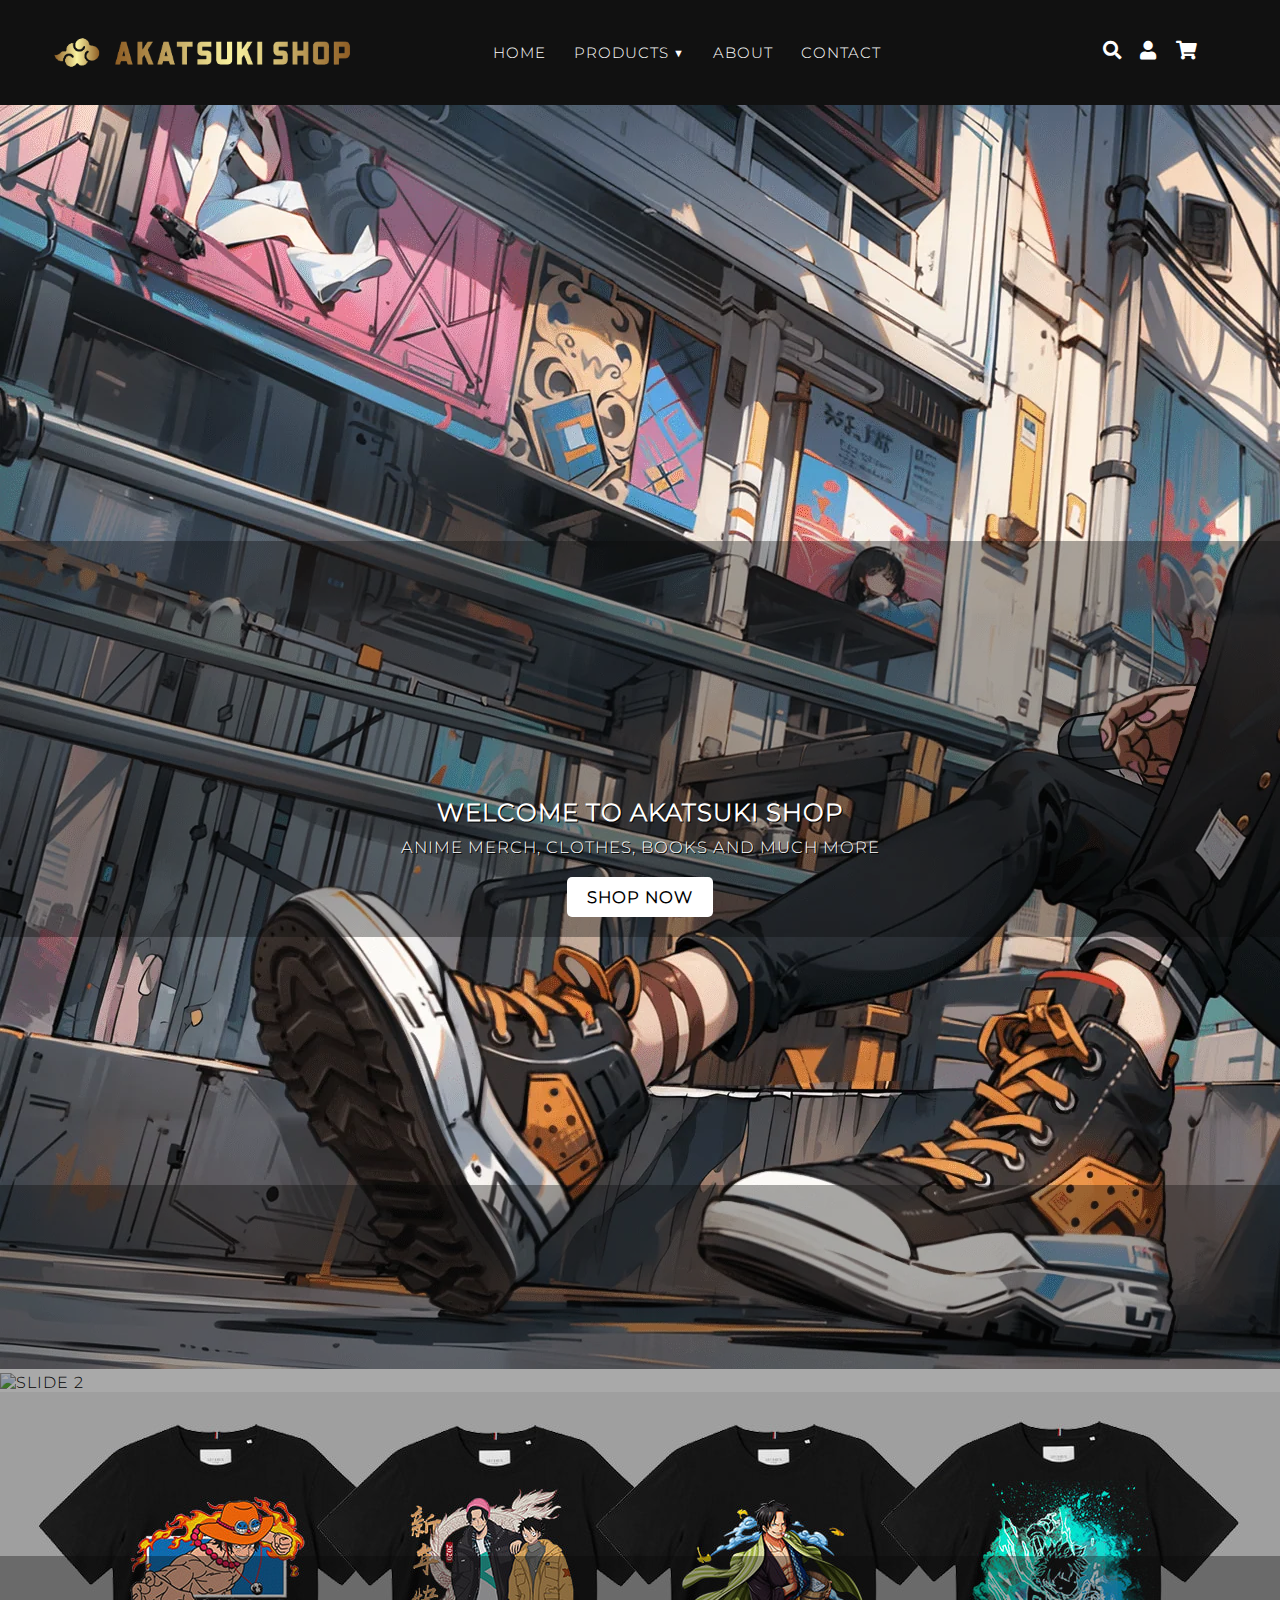
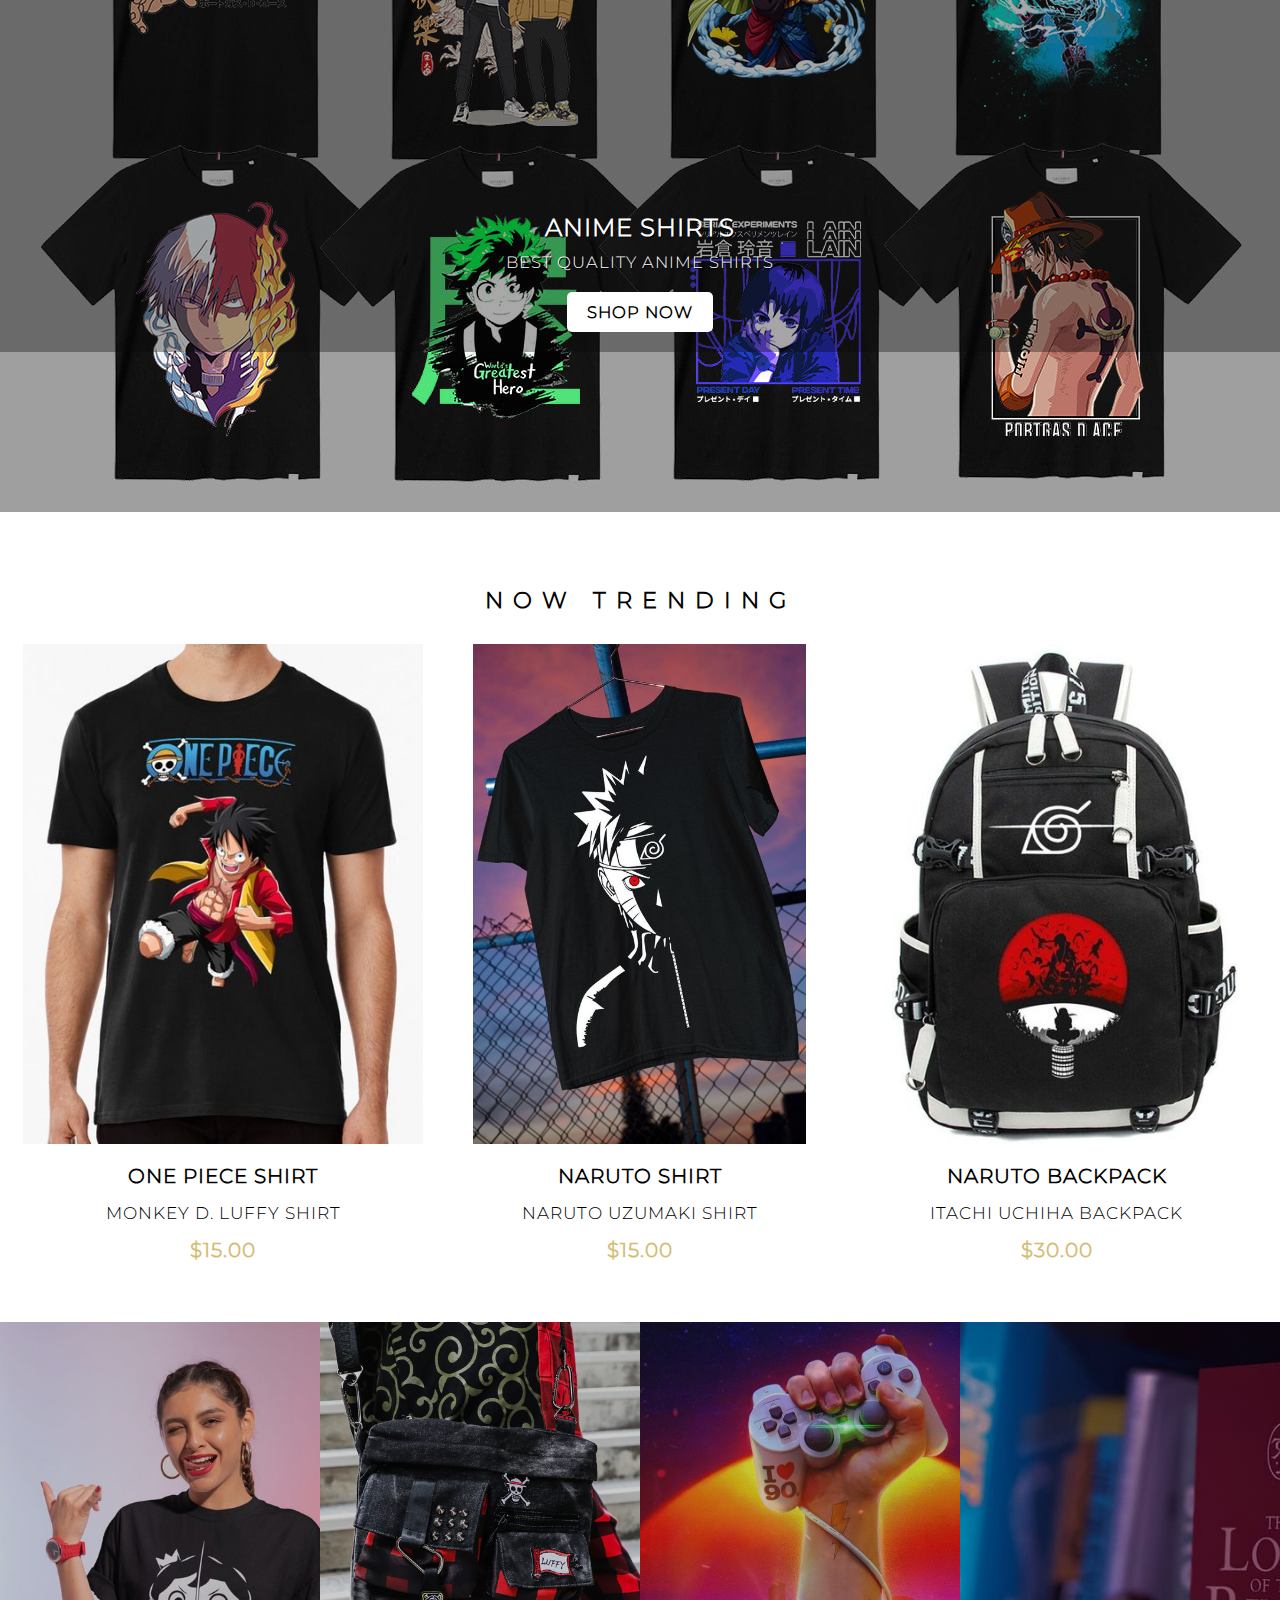
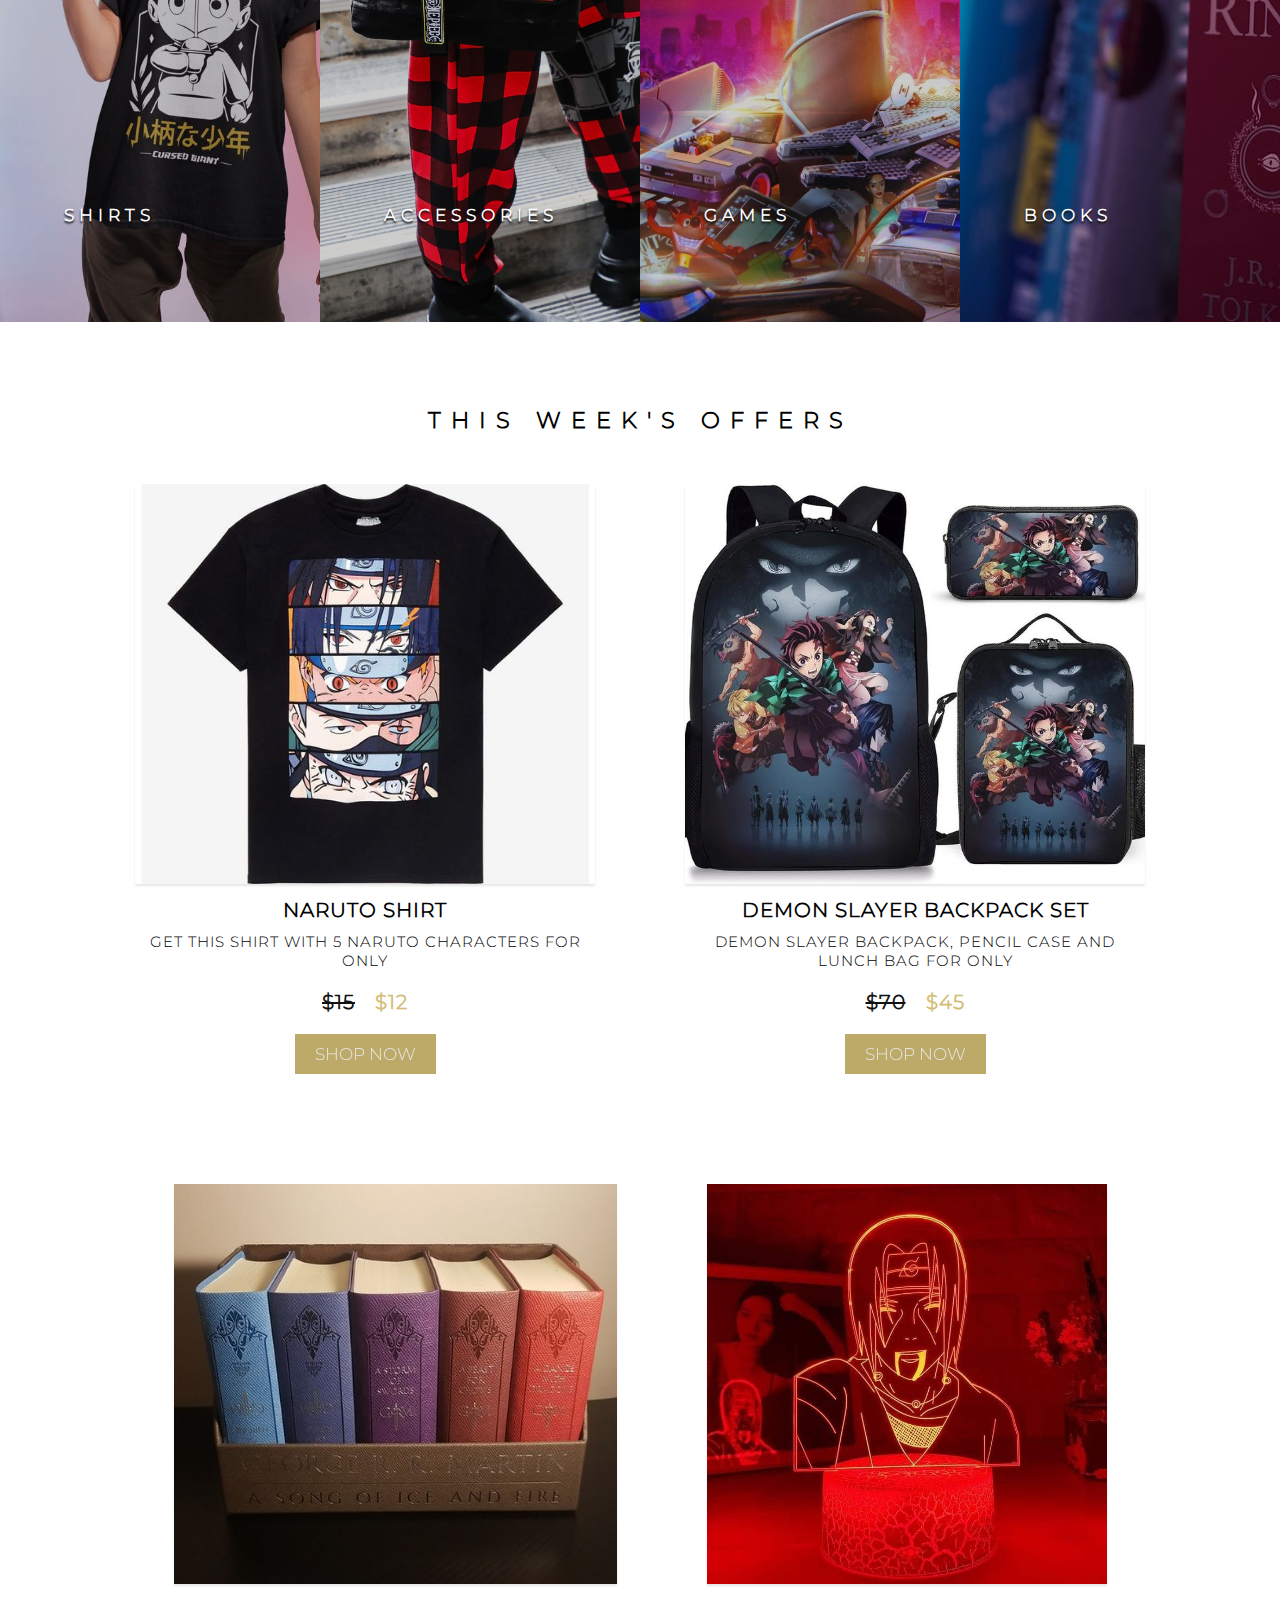
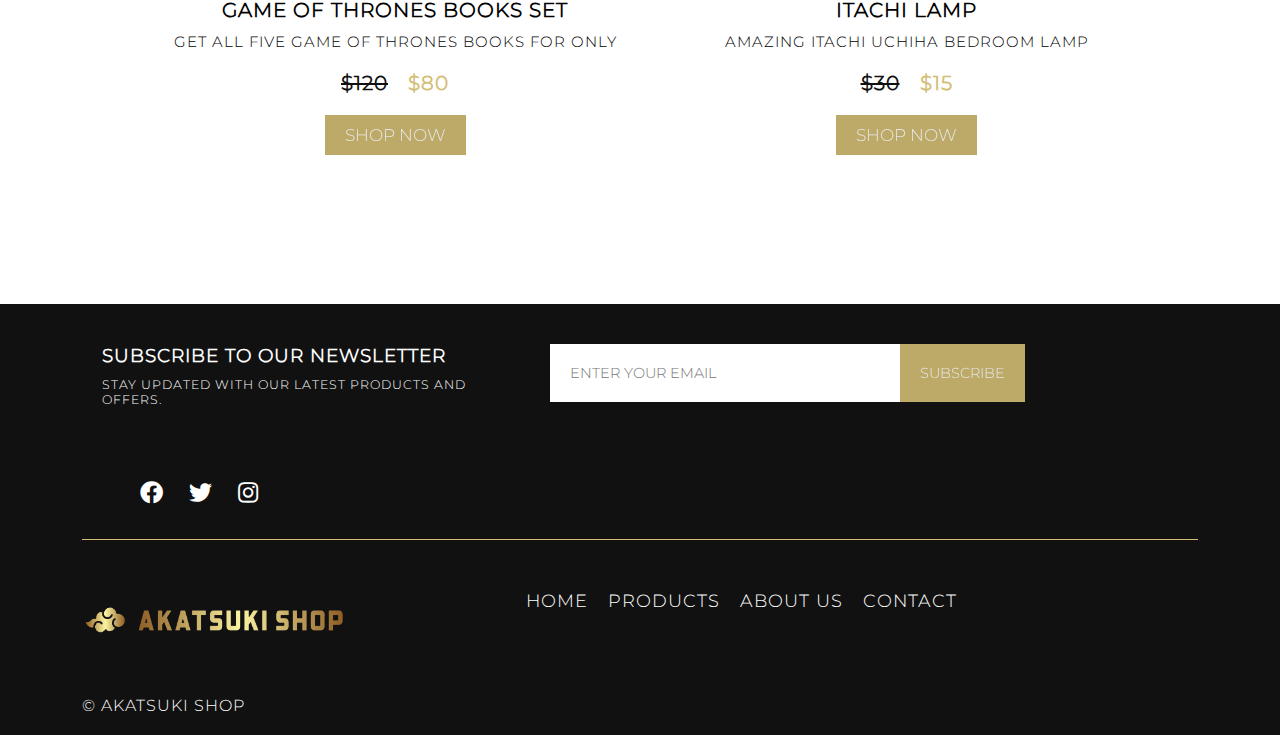
==== Frontend/HTML/index.html @ fafc9234 "eighth commit" ====
<!DOCTYPE html>
<html lang="en">

<head>
    <meta charset="UTF-8">
    <meta name="viewport" content="width=device-width, initial-scale=1.0">
    <link rel="stylesheet" href="../CSS/styles.css"> <!-- Link to your CSS file -->
    <link rel="stylesheet" href="https://cdnjs.cloudflare.com/ajax/libs/font-awesome/5.15.3/css/all.min.css">
    <link rel="stylesheet" type="text/css" href="https://cdn.jsdelivr.net/npm/slick-carousel@1.8.1/slick/slick.css">
    <script type="text/javascript" src="https://code.jquery.com/jquery-3.6.0.min.js"></script>
    <script type="text/javascript" src="https://cdn.jsdelivr.net/npm/slick-carousel@1.8.1/slick/slick.min.js"></script>


    <title>Akatsuki Shop</title>
</head>

<body>
    <header>
        <nav>
            <div id="logo" class="logo">
                <img src="../Images/AkatsukiShopLogo.PNG" alt="Akatsuki Shop">
            </div>

            <input type="checkbox" id="menu-toggle">
            <label for="menu-toggle" class="menu-icon">&#9776;</label>

            <ul class="menu">
                <li><a href="index.html">HOME</a></li>
                <li class="dropdown">
                    <a href="products.html" id="products-menu"></a>
                    <ul class="submenu">
                        <li><a href="#">CLOTHES</a></li>
                        <li><a href="#">GAMES</a></li>
                        <li><a href="#">Accessories</a></li>
                        <li><a href="#">Books</a></li>
                    </ul>
                </li>
                <li><a href="#">ABOUT</a></li>
                <li><a href="#">CONTACT</a></li>
            </ul>


            <ul class="nav-list">
                <li class="nav-item search-icon"><a href="#"><i class="fas fa-search"></i></a></li>
                <li class="nav-item profile-icon"><a href="#"><i class="fas fa-user"></i></a></li>
                <li class="nav-item cart-icon"><a href="#"><i class="fas fa-shopping-cart"></i></a></li>
            </ul>



        </nav>
    </header>

    <div class="search-bar">
        <button class="search-btn"><i class="fas fa-search"></i></button>
        <input type="text" placeholder="Search...">
        <button class="close-btn"><i class="fas fa-times"></i></button>
    </div>

    <div class="slider">

        <div class="slide">
            <img src="../Images/slider6.webp" alt="Slide 1">
            <div class="slide-content">
                <h2>WELCOME TO AKATSUKI SHOP</h2>
                <p>ANIME MERCH, CLOTHES, BOOKS AND MUCH MORE</p>
                <a href="#" class="shop-now-button">SHOP NOW</a>
            </div>
        </div>
        <div class="slide">
            <img src="../Images/slider9.png" alt="Slide 2">
            <div class="slide-content">
                <h2>JAPANESE MANGA</h2>
                <p>REQUEST ANY MANGA AND WE SHALL DELIVER</p>
                <a href="#" class="shop-now-button">SHOP NOW</a>
            </div>
        </div>
        <div class="slide">
            <img src="../Images/slider8.jpg" alt="Slide 3">
            <div class="slide-content">
                <h2>ANIME SHIRTS</h2>
                <p>BEST QUALITY ANIME SHIRTS</p>
                <a href="#" class="shop-now-button">SHOP NOW</a>
            </div>
        </div>
    </div>
    <!-- Add more slides as needed -->

    </div>



    <main>
        <!-- NOW TRENDING -->
        <div class="featured-products">
            <h2>NOW TRENDING</h2>
            <div class="now-trending-products">
                <div class="product-card">
                    <div class="product-img">
                        <img src="../Images/shirt1.jpg" alt="Product 1">
                    </div>
                    <h3>ONE PIECE SHIRT</h3>
                    <p>MONKEY D. LUFFY SHIRT</p>
                    <span class="price">$15.00</span>
                    <!-- <button class="buy-button">Buy Now</button> -->
                </div>
                <div class="product-card">
                    <div class="product-img">
                        <img src="../Images/shirt2.jpg" alt="Product 2">
                    </div>
                    <h3>NARUTO SHIRT</h3>
                    <p>NARUTO UZUMAKI SHIRT</p>
                    <span class="price">$15.00</span>
                    <!-- <button class="buy-button">Buy Now</button> -->
                </div>
                <div class="product-card">
                    <div class="product-img">
                        <img src="../Images/backpack1.jpg" alt="Product 3">
                    </div>
                    <h3>NARUTO BACKPACK</h3>
                    <p>ITACHI UCHIHA BACKPACK</p>
                    <span class="price">$30.00</span>
                    <!-- <button class="buy-button">Buy Now</button> -->
                </div>
            </div>
            <!-- Add more product cards as needed -->
        </div>

        <!-- CATEGORIES -->
        <div class="categories">
            <div class="category">
                <img src="../Images/shirts-category.jpg" alt="Category 1">
                <h3>SHIRTS</h3>
            </div>
            <div class="category">
                <img src="../Images/accessories-category.webp" alt="Category 2">
                <h3>ACCESSORIES</h3>
            </div>
            <div class="category">
                <img src="../Images/games-category.jpg" alt="Category 3">
                <h3>GAMES</h3>
            </div>
            <div class="category">
                <img src="../Images/books-category.jpg" alt="Category 4">
                <h3>BOOKS</h3>
            </div>
            <!-- Add more categories as needed -->
        </div>

        <!-- THIS WEEK OFFERS -->
        <div class="sales-section">
            <h2>This Week's Offers</h2>
            <div class="offer-cards">
                <div class="offer-card">
                    <img src="../Images/naruto-shirt-1.jpg" alt="Offer 1">
                    <h3>Naruto Shirt</h3>
                    <p>Get this shirt with 5 naruto characters for only</p>
                    <div class="offer-prices">
                        <span class="old-price">$15</span>
                        <span class="offer-price">$12</span>
                    </div>
                    <button class="shop-button">Shop Now</button>
                </div>
                <div class="offer-card">
                    <img src="../Images/backpack-set.jpg" alt="Offer 2">
                    <h3>Demon Slayer backpack set</h3>
                    <p>demon slayer backpack, pencil case and lunch bag for only</p>
                    <div class="offer-prices">
                        <span class="old-price">$70</span>
                        <span class="offer-price">$45</span>
                    </div>
                    <button class="shop-button">Shop Now</button>
                </div>
                <div class="offer-card">
                    <img src="../Images/got-books-set.jpg" alt="Offer 2">
                    <h3>Game of thrones books set</h3>
                    <p>get all five game of thrones books for only</p>
                    <div class="offer-prices">
                        <span class="old-price">$120</span>
                        <span class="offer-price">$80</span>
                    </div>
                    <button class="shop-button">Shop Now</button>
                </div>
                <div class="offer-card">
                    <img src="../Images/item7.jpg" alt="Offer 2">
                    <h3>ITACHI LAMP</h3>
                    <p>AMAZING ITACHI UCHIHA BEDROOM LAMP</p>
                    <div class="offer-prices">
                        <span class="old-price">$30</span>
                        <span class="offer-price">$15</span>
                    </div>
                    <button class="shop-button">Shop Now</button>
                </div>
                <!-- Add more offer cards as needed -->
            </div>
        </div>

    </main>

    <footer>
        <div class="footer-content">

            <div class="footer-1">
                <div class="subscription">
                    <div class="subscription-text">
                        <h4>Subscribe to Our Newsletter</h4>
                        <p>Stay updated with our latest products and offers.</p>
                    </div>
                    <form action="#" method="#" class="subscribe-form">
                        <input type="email" name="email" placeholder="Enter your email">
                        <button type="submit">SUBSCRIBE</button>
                    </form>
                </div>

                <div class="footer-social">
                    <a href="#" class="social-icon"><i class="fab fa-facebook"></i></a>
                    <a href="#" class="social-icon"><i class="fab fa-twitter"></i></a>
                    <a href="#" class="social-icon"><i class="fab fa-instagram"></i></a>
                    <!-- Add more social icons as needed -->
                </div>
            </div>

            <div class="footer-2">
                <div class="footer-logo">
                    <!-- Your logo or footer branding -->
                    <img src="../Images/AkatsukiShopLogo.PNG" alt="Footer Logo">
                </div>

                <div class="footer-links">
                    <ul>
                        <li><a href="#">HOME</a></li>
                        <li><a href="#">PRODUCTS</a></li>
                        <li><a href="#">ABOUT US</a></li>
                        <li><a href="#">CONTACT</a></li>
                    </ul>
                </div>
            </div>

        </div>
        <div class="footer-text">
            <!-- Footer text or copyright information -->
            &copy; AKATSUKI SHOP
        </div>
    </footer>
</body>
<script src="../JavaScript/script.js"></script>

</html>
---- Frontend/CSS/styles.css ----
:root {
    --gold: #d3bd73;
    /* --gold: #bc9c58; */

}

* {
    margin: 0;
    box-sizing: border-box;
    text-decoration: none;
    font-family: Montserrat;
    text-transform: uppercase;
}

@font-face {
    font-family: kuro;
    src: url(../Fonts/Kuro-Regular.otf);
}

@font-face {
    font-family: Montserrat;
    src: url(../Fonts/Montserrat-Light.ttf);
}

body {
    font-family: Montserrat;
    letter-spacing: 1px;
    position: relative;
    min-height: 100vh;
    padding-bottom: 500px;
}

header {
    background-color: #111;
    color: #fff;
    padding: 45px 20px 40px 30px;
    display: flex;
    justify-content: space-between;
    align-items: center;
    font-size: calc(10px + 0.390625vw);
    position: relative;

}

nav {
    display: flex;
    padding: 10px;
    align-items: center;

}

nav div {
    padding: 10px;
}

.logo img {
    width: calc(40% + 10vw);
    object-fit: contain;
    height: auto;
    padding-bottom: 10px !important;
}

.logo {
    position: absolute;
    z-index: 1;
    cursor: pointer;
}

nav ul:not(.submenu, .nav-list) {
    align-items: center;
    position: absolute;
    z-index: 1;
    left: 35%;
}



nav ul {
    list-style: none;
    display: flex;
}

nav ul li {
    margin-right: calc(12px + 0.50625vw);
    ;
    transition: 1s;
    padding-bottom: 10px !important;
}

nav ul li a {
    text-decoration: none;
    color: #fff;

}

nav ul li:not(.submenu):hover>a {
    background-color: var(--gold);
    background-size: cover;
    -webkit-background-clip: text;
    background-clip: text;
    -webkit-text-fill-color: transparent;
    font-weight: bolder;

}



/* Add this style to position the dropdown and hide the submenu by default */
.submenu {
    display: none;
    position: absolute;
    background-color: #111;
    border-radius: 0.7vh;
    padding: 10px;
    top: 100%;
    z-index: 1;
    text-align: left;
    margin: auto;
    width: 100%;
    border-top: 2px solid var(--gold);
}

.dropdown {
    position: relative;
    color: white;
}

.submenu li {
    padding: 8px 0;
}

.submenu li a {
    color: white;
    padding-bottom: 10px;
    font-size: calc(5px + 0.50625vw);
}

/* Add this style to show the submenu when hovering over the dropdown */
.dropdown:hover .submenu {
    display: flex;
    flex-direction: column;

}

#products-menu::before {
    content: "PRODUCTS  \25BC";
}

/* Responsive menu */
.menu-icon {
    display: none;
    font-size: 1.5rem;
    cursor: pointer;
    position: absolute;
    top: 31.5%;
}

.menu {
    display: flex;
}

.menu li:not(.submenu li) {
    padding: 5px;
}

#menu-toggle {
    display: none;
}

.nav-list {
    list-style: none;
    display: flex;
    position: absolute;
    z-index: 1;
    right: 5%;
    align-items: center !important;

}

.nav-item {
    font-size: calc(12px + 0.50625vw);

}

.search-bar {
    display: none;
    align-items: center;
    width: 100%;
    position: relative;

}

.search-bar input {
    padding: 20px 20px 20px 40px;
    border: none;
    background-color: #111;
    border-top: 2px solid var(--gold);
    width: 100%;
    font-size: calc(12px + 0.390625vw);
    box-shadow: 2px 4px 4px #111;
    color: white;
    font-family: Montserrat;
}

.search-bar input:focus {
    outline: none;
}

.search-btn {
    position: absolute;
    top: 50%;
    left: 5px;
    transform: translateY(-50%);
    background-color: transparent;
    border: none;
    cursor: pointer;
    padding: 10px;
    color: #ffffff;
    font-size: calc(15px + 0.390625vw);
}

.close-btn {
    position: absolute;
    top: 50%;
    right: 5px;
    transform: translateY(-50%);
    background: transparent;
    border: none;
    cursor: pointer;
    padding: 10px;
    font-size: calc(15px + 0.390625vw);
    color: white;
}

.slider {
    width: 100%;
    margin: 0 auto;
    margin-bottom: 50px;

}

.slide {
    position: relative;
}

.slick-slide img {
    width: 100%;
    height: auto;
    max-height: 100vh;
    display: block;
    margin: 0 auto;
    aspect-ratio: 16 / 9;
}

.slick-prev,
.slick-next {
    position: absolute;
    background-color: #111;
    color: white;
    border: none;
    padding: 10px 20px;
    cursor: pointer;
    z-index: 1;
    top: 40%;
    transition: background-color 0.5s;
}

.slick-prev {
    left: 20px;
}

.slick-next {
    right: 20px;
}

.slick-prev:hover,
.slick-next:hover {
    background-color: var(--gold);

}

/* Style the navigation dots (pagination) */
.slick-dots {
    list-style: none;
    display: flex;
    justify-content: flex-end;
    position: absolute;
    bottom: 20px;
    right: 20px;
    width: 100%;
    z-index: 1;
}

.slick-dots li {
    margin: 0 5px;
    padding: 5px;
}

.slick-dots li button {
    width: 30px;
    height: 30px;
    background-color: #ccc;
    border: none;
    border-radius: 50%;
    cursor: pointer;
    opacity: 0.5;
    transition: opacity 0.5s ease-in-out;
    color: white;
}

.slick-dots li.slick-active button {
    background-color: #333;
    opacity: 1;
    /* Set active dot opacity to 1 */
}

.slide-content {
    position: absolute;
    text-align: center;
    background: rgba(8, 8, 8, 0.35);
    width: 100%;
    height: inherit;
    color: white;
    padding: 20px;
    padding-top: 20%;
    margin: 0 auto;
    left: 50%;
    top: 50%;
    transform: translate(-50%, -50%);

}

/* Style for the slide header */
.slide-content h2 {
    font-size: calc(18px + 0.50625vw);
    text-shadow: 1px 1px black;
}

/* Style for the slide descriptive text */
.slide-content p {
    font-size: calc(10px + 0.50625vw);
    margin-top: 10px;
    text-shadow: 1px 1px black;
}

/* Style for the "Shop Now" button */
.shop-now-button {
    display: inline-block;
    background-color: #ffffff;
    color: black;
    padding: 10px 20px;
    text-decoration: none;
    font-weight: bold;
    border-radius: 5px;
    margin-top: 20px;
    transition: background-color 0.5s;
    font-size: calc(10px + 0.50625vw);
}

.shop-now-button:hover {
    background-color: var(--gold);
    color: white;
}

/*MAIN CONTENT*/

/* Style for the Now Trending section */
.featured-products {
    padding: 20px;
    text-align: center;
}

.featured-products h2 {
    font-size: calc(16px + 0.50625vw);
    margin-bottom: 30px;
    letter-spacing: 10px;
}

.now-trending-products {
    display: flex;
    width: 100%;
    flex-wrap: wrap;
    gap: 50px;
    align-items: center;
    justify-content: center;
}

/* Style for individual product cards */
.product-card {
    background-color: #fff;
    border-radius: 5px;
    margin-bottom: 20px;

}

.product-img {
    overflow: hidden;
    position: relative;
    contain: content;
    max-width: 400px;
    height: 500px;
    margin-bottom: 20px;
}

.product-card img {
    max-width: 100%;
    height: 500px;
    object-fit: cover;
    box-shadow: 0 2px 2px rgba(0, 0, 0, 0.1);
    transition: transform 0.5s ease;
}

.product-card img:hover {
    transform: scale(1.2);
    cursor: pointer;
}

.product-card h3 {
    font-size: calc(15px + 0.390625vw);
    margin: 15px 0;
}

.product-card p {
    font-size: calc(12px + 0.390625vw);
    margin: 15px 0;
}

.product-card .price {
    font-size: calc(15px + 0.390625vw);
    font-weight: bold;
    color: var(--gold);
}

.product-card .buy-button {
    background-color: var(--gold);
    color: #fff;
    border: none;
    border-radius: 5px;
    padding: 10px 20px;
    cursor: pointer;
    font-size: calc(12px + 0.390625vw);
    margin-top: 10px;
    transition: background-color 0.5s ease;
}

.product-card .buy-button:hover {
    background-color: #e55e00;
    /* Change color on hover */
}

/*Style for the categories section*/

.categories {
    display: flex;
    margin-top: 20px;
    flex-wrap: wrap;
    width: 100%;
    overflow: hidden;
}

.category {
    flex: 0 0 auto;
    text-align: center;
    margin-bottom: 20px;
    width: 25%;
    position: relative;
}

.category img {
    width: 400px;
    height: 600px;
    object-fit: cover;
    filter: brightness(80%);
    cursor: pointer;
    transition: filter 0.5s;

}

.category img:hover {
    filter: brightness(120%);
}

.category h3 {
    font-size: calc(12px + 0.390625vw);
    top: 80%;
    left: 20%;
    position: absolute;
    color: white;
    letter-spacing: 5px;
    text-shadow: 0 2px 2px #111;
}


/*THIS WEEK OFFERS*/

.sales-section {
    padding: 40px 0;
    text-align: center;
}

.sales-section h2 {
    font-size: calc(16px + 0.50625vw);
    margin: 20px 0 30px 0;
    letter-spacing: 10px;
}

.offer-cards {
    display: flex;
    justify-content: center;
    align-items: flex-start;
    flex-wrap: wrap;
    gap: 50px;
}

.offer-card {
    background-color: #fff;
    padding: 20px;
    text-align: center;
    margin-bottom: 20px;
    max-width: 500px;
    transition: transform 0.5s;
}


.offer-card img {
    width: 100%;
    height: 400px;
    object-fit: cover;
    box-shadow: 0 2px 2px rgba(0, 0, 0, 0.1);
    cursor: pointer;

}

.offer-card:hover {
    transform: scale(1.05);
}

.offer-card h3 {
    font-size: calc(15px + 0.390625vw);
    margin: 10px 0;
}

.offer-card p {
    font-size: calc(10px + 0.390625vw);
    margin: 10px 0;
}

.offer-prices {
    display: flex;
    align-items: center;
    justify-content: center;
    gap: 20px;
    margin-bottom: 10px;
}

.old-price {
    text-decoration: line-through;
    color: #111 !important;
}

.offer-price,
.old-price {
    font-size: calc(15px + 0.390625vw);
    color: var(--gold);
    font-weight: bold;
    display: block;
    margin: 10px 0;
}

.shop-button {
    background-color: var(--gold);
    color: #fff;
    border: none;
    padding: 10px 20px;
    font-size: calc(12px + 0.390625vw);
    cursor: pointer;
    transition: filter 0.5s ease;
    filter: brightness(90%);
}

.shop-button:hover {
    filter: brightness(110%);
}





/*FOOTER */

footer {
    background-color: #111;
    color: #fff;
    padding: 20px;
    position: absolute;
    bottom: 0;
    width: 100%;
}

.footer-content {
    display: flex;
    justify-content: space-between;
    align-items: center;
    flex-direction: column;
    flex-wrap: wrap;
}

.footer-logo img {
    width: 60%;
    object-fit: contain;
}

.footer-1,
.footer-2 {
    display: flex;
    width: 90%;
    margin-bottom: 50px;
    position: relative;
}

.footer-1 {
    border-bottom: 1px solid var(--gold);
    display: flex;
    flex-wrap: wrap;
    flex-direction: row;
}


.subscription {
    color: #fff;
    padding: 20px;
    display: flex;
    flex-direction: row;
    flex-wrap: wrap;

}

.subscription-text {
    margin-right: 3rem;
    max-width: 400px;
}

.subscription h4 {
    margin-bottom: 10px;
    font-size: calc(12px + 0.50625vw);
}

.subscription p {
    font-size: calc(6px + 0.50625vw);
    margin-bottom: 20px;
}

/* Style for the email input and subscribe button */
.subscribe-form {
    text-align: center;
}

.subscribe-form input[type="email"] {
    width: 350px;
    padding: 20px;
    border: none;
    float: left;
    font-size: calc(8px + 0.50625vw);
}

.subscribe-form input[type="email"]:focus {
    outline: none;

}

.subscribe-form button {
    float: left;
    background-color: var(--gold);
    color: #fff;
    border: none;
    padding: 20px;
    cursor: pointer;
    transition: filter 0.5s ease;
    filter: brightness(0.9);
    font-size: calc(8px + 0.50625vw);

}

.subscribe-form button:hover {
    filter: brightness(1.1);
}


.footer-links ul {
    list-style: none;
    padding: 0;
    display: flex;
}

.footer-links li {
    margin-right: 20px;
    font-size: calc(10px + 0.60625vw);
}

.footer-links a {
    text-decoration: none;
    color: #fff;
}

.footer-links li:hover {
    background-color: var(--gold);
    background-size: cover;
    -webkit-background-clip: text;
    background-clip: text;
    -webkit-text-fill-color: transparent;
    font-weight: bolder;
}

.footer-social {
    text-align: center;
    margin: 2rem 0 2rem 3rem;
}

.social-icon {
    font-size: calc(18px + 0.390625vw);
    color: #fff;
    margin: 0 10px;
    text-decoration: none;
    transition: color 0.5s ease;

}

.social-icon:hover {
    color: var(--gold);
    /* Change the color on hover */
}

.footer-text {
    text-align: left;
    margin-top: 20px;
    width: 90%;
    margin: auto;
}











/* Responsive styles for smaller screens */
@media (max-width: 500px) {

    /*HEADER*/

    .logo {
        left: 22%;
    }

    /*BANNER*/
    .slick-dots li button {
        width: 18px;
        height: 18px;
        font-size: 10px;
    }

    .slick-arrow {
        padding: 5px;
        font-size: 10px;
    }


    .slide-content h2 {
        margin-top: -20px;
    }

    .slide-content h2 {
        font-size: calc(12px + 0.50625vw);
    }

    /* Style for the slide descriptive text */
    .slide-content p {
        font-size: calc(7px + 0.50625vw);
        max-width: 200px;
        margin-left: auto;
        margin-right: auto;
    }

    .shop-now-button {
        padding: 8px 10px;
        font-size: calc(7px + 0.50625vw);
    }

    /*FOOTER*/

    .footer-links li {
        font-size: calc(7px + 0.50625vw);
    }

    .subscribe-form {
        margin: auto;
    }

    .subscribe-form input[type="email"] {
        padding: 12px !important;
        width: 150px !important;
        font-size: calc(6px + 0.50625vw);

    }

    .subscribe-form button {
        padding: 12px !important;
        font-size: calc(6px + 0.50625vw);
    }

    .footer-social {
        margin: 1rem auto 2rem auto !important;
    }

    .subscription-text {
        margin-right: 0px;
    }

    .footer-text {
        font-size: calc(7px + 0.50625vw);
    }

    /* MENU */

    #menu-toggle:checked~.menu {
        top: 90%;
        font-size: calc(7px + 0.50625vw);
    }

    /* NOW TRENDING */

    .featured-products h2 {
        font-size: calc(10px + 0.50625vw);
    }

    .product-card img {
        height: 200px;
    }

    .product-img {
        height: 200px;
    }

    .now-trending-products {
        gap: 20px;
    }

    .product-card h3 {
        font-size: calc(10px + 0.390625vw);
    }

    .product-card p {
        font-size: calc(8px + 0.390625vw);
    }

    .product-card .price {
        font-size: calc(10px + 0.390625vw);
    }

    /* CATEGORY */

    .category img {
        height: 350px;
        width: 250px;
    }

    .category h3 {
        font-size: calc(8px + 0.390625vw);
    }

    /* OFFERS */

    .sales-section h2 {
        font-size: calc(10px + 0.50625vw);
    }

    .offer-cards {
        gap: 20px;
    }

    .offer-card {
        max-width: 350px;

    }

    .offer-card img {
        height: 250px;
    }

    .sales-section {
        margin-bottom: 0px;
    }

    .offer-card h3 {
        font-size: calc(8px + 0.390625vw);
    }

    .offer-card p {
        font-size: calc(5px + 0.390625vw);
    }

    .offer-price,
    .old-price {
        font-size: calc(8px + 0.390625vw);
        margin: 1px 0;
    }

    .shop-button {
        padding: 5px 10px;
        font-size: calc(5px + 0.390625vw);
    }

}

/* Responsive styles for smaller screens */
@media (max-width: 767px) {

    /*HEADER*/

    .logo {
        left: 25%;
    }

    /*BANNER*/
    .slick-dots li button {
        width: 20px;
        height: 20px;
    }

    .slick-arrow {
        padding: 10px;
    }

    /*FOOTER*/

    .footer-content {
        flex-direction: column;
        text-align: center;
    }

    .footer-links ul {
        flex-direction: column;
    }

    .footer-links li {
        margin: 10px 0;
    }

    .subscribe-form input[type="email"] {
        padding: 15px;
        width: 250px;
    }

    .subscribe-form button {
        padding: 15px;
    }

    .footer-social {
        margin: 0rem 0 2rem 3rem;
    }

    .footer-2 {
        margin-bottom: 0px;
    }

    /* MENU */

    .menu {
        display: none;

    }

    .menu-icon {
        display: block;
    }

    .menu li {
        margin-bottom: 10px;
        width: 100%;
    }

    .menu li:last-child {
        margin-bottom: 0;
    }

    #menu-toggle:checked~.menu {
        display: flex;
        flex-direction: column;
        position: absolute;
        top: 100%;
        left: 0;
        width: 25%;
        background-color: #111;
        text-align: left;
        padding: 20px;
        z-index: 2;
    }

    .dropdown:hover .submenu {
        display: none;
    }

    #products-menu::before {
        content: "Products";
    }

    /* NOW TRENDING */

    .product-card img {
        height: 400px;
    }

    .product-img {
        height: 400px;
    }

    .now-trending-products {
        gap: 20px;
    }

    /* CATEGORY */

    .category {
        width: 50%;
        margin-bottom: -4px;
    }

    /* OFFERS */

    .offer-cards {
        gap: 20px;
    }

    .offer-card {
        max-width: 400px;
    }

    .offer-card img {
        height: 300px;
    }

    .sales-section {
        margin-bottom: 50px;
    }

}



@media (min-width: 768px) and (max-width: 1000px) {

    .logo img {
        width: calc(30% + 10vw);
    }

    .logo {
        left: 1%;
    }

    nav ul:not(.submenu, .nav-list) {
        left: 28%;
    }

    /* CATEGORY */

    .category img {
        height: 500px;
        width: 350px;
    }

    .category h3 {
        font-size: calc(10px + 0.390625vw);
    }

}

@media (min-width: 1550px) {
    /* CATEGORY */

    .category img {
        height: 700px;
        width: 500px;
    }

    /*FOOTER*/


    .subscribe-form input[type="email"] {
        width: 400px;
    }

    .subscription-text {
        margin-right: 4vw;
        max-width: 600px;
    }

    .footer-social {
        margin-left: auto;
        margin-right: 1vw;
    }

    .footer-links {
        margin: auto;
        width: 60%;
    }

}


/*PRODUCTS PAGE*/

.products {
    display: flex;
    width: 70%;
    flex-wrap: wrap;
    gap: 50px;
    align-items: center;
    justify-content: center;
    text-align: center;
    margin: auto;
    margin-top: 2vw;
}

.products-card {
    background-color: #fff;
    border-radius: 5px;
    margin-bottom: 20px;
}

.products-img {
    overflow: hidden;
    position: relative;
    contain: content;
    max-width: 250px;
    height: 300px;
    margin-bottom: 20px;
}

.products-card img {
    max-width: 100%;
    height: 300px;
    object-fit: cover;
    box-shadow: 0 2px 2px rgba(0, 0, 0, 0.1);
    transition: transform 0.5s ease;
}

.products-card img:hover {
    transform: scale(1.1);
    cursor: pointer;
}

.products-card h3 {
    font-size: calc(6px + 0.50625vw);
    margin: 5px 0;
}

.products-card p {
    font-size: calc(4px + 0.50625vw);
    margin: calc(4px + 0.50625vw) 0;
}

.products-card .prices {
    font-size: calc(6px + 0.50625vw);
    font-weight: bold;
    color: var(--gold);
}

/*FILTERS*/

.filters {
    background-color: #f4f4f4;
    padding: 20px;
    margin-bottom: 20px;
    box-shadow: 0px 0px 10px rgba(0, 0, 0, 0.2);
    position: relative;
    display: flex;
    flex-direction: column;
    justify-content: center;
    align-items: flex-end;
    gap: calc(5px + 0.50625vw);
}

.filters h3 {
    font-size: calc(10px + 0.50625vw);
    margin-bottom: 10px;
}

.filter-options {
    display: flex;
    flex-wrap: wrap;
    align-items: center;
    font-size: calc(6px + 0.50625vw);
    justify-content: flex-end;
}

label {
    margin-right: 10px;
}

select {
    padding: 10px;
    margin-right: 20px;
    border: 1px solid #ccc;
    border-radius: 4px;
    font-size: calc(6px + 0.50625vw);
}


/*PRODUCT ITEMS AND PAGES*/

.product-count {
    display: flex;
    justify-content: space-between;
    align-items: center;
    padding: 20px;
    font-size: calc(8px + 0.50625vw);
    width: 80%;
    margin: auto;
}

.product-count p {
    font-size: 16px;
    font-size: calc(8px + 0.50625vw);
}

.pagination {
    display: flex;
    align-items: center;
}

.page-arrow {
    border: none !important;
    transition: all 0.3s;
}

.page-link {
    text-decoration: none;
    color: #333;
    padding: 5px 10px;
    border: 1px solid #ccc;
    border-radius: 4px;
    margin: 0 5px;
    transition: all 0.3s;
}

.page-number {
    background-color: #333;
    color: #fff;
    padding: 5px 10px;
    border-radius: 4px;
    margin: 0 5px;
}

.page-link:hover:not(.page-arrow) {
    background-color: #333;
    color: #fff;
}

.page-arrow:hover {
    transform: scale(1.1);
}
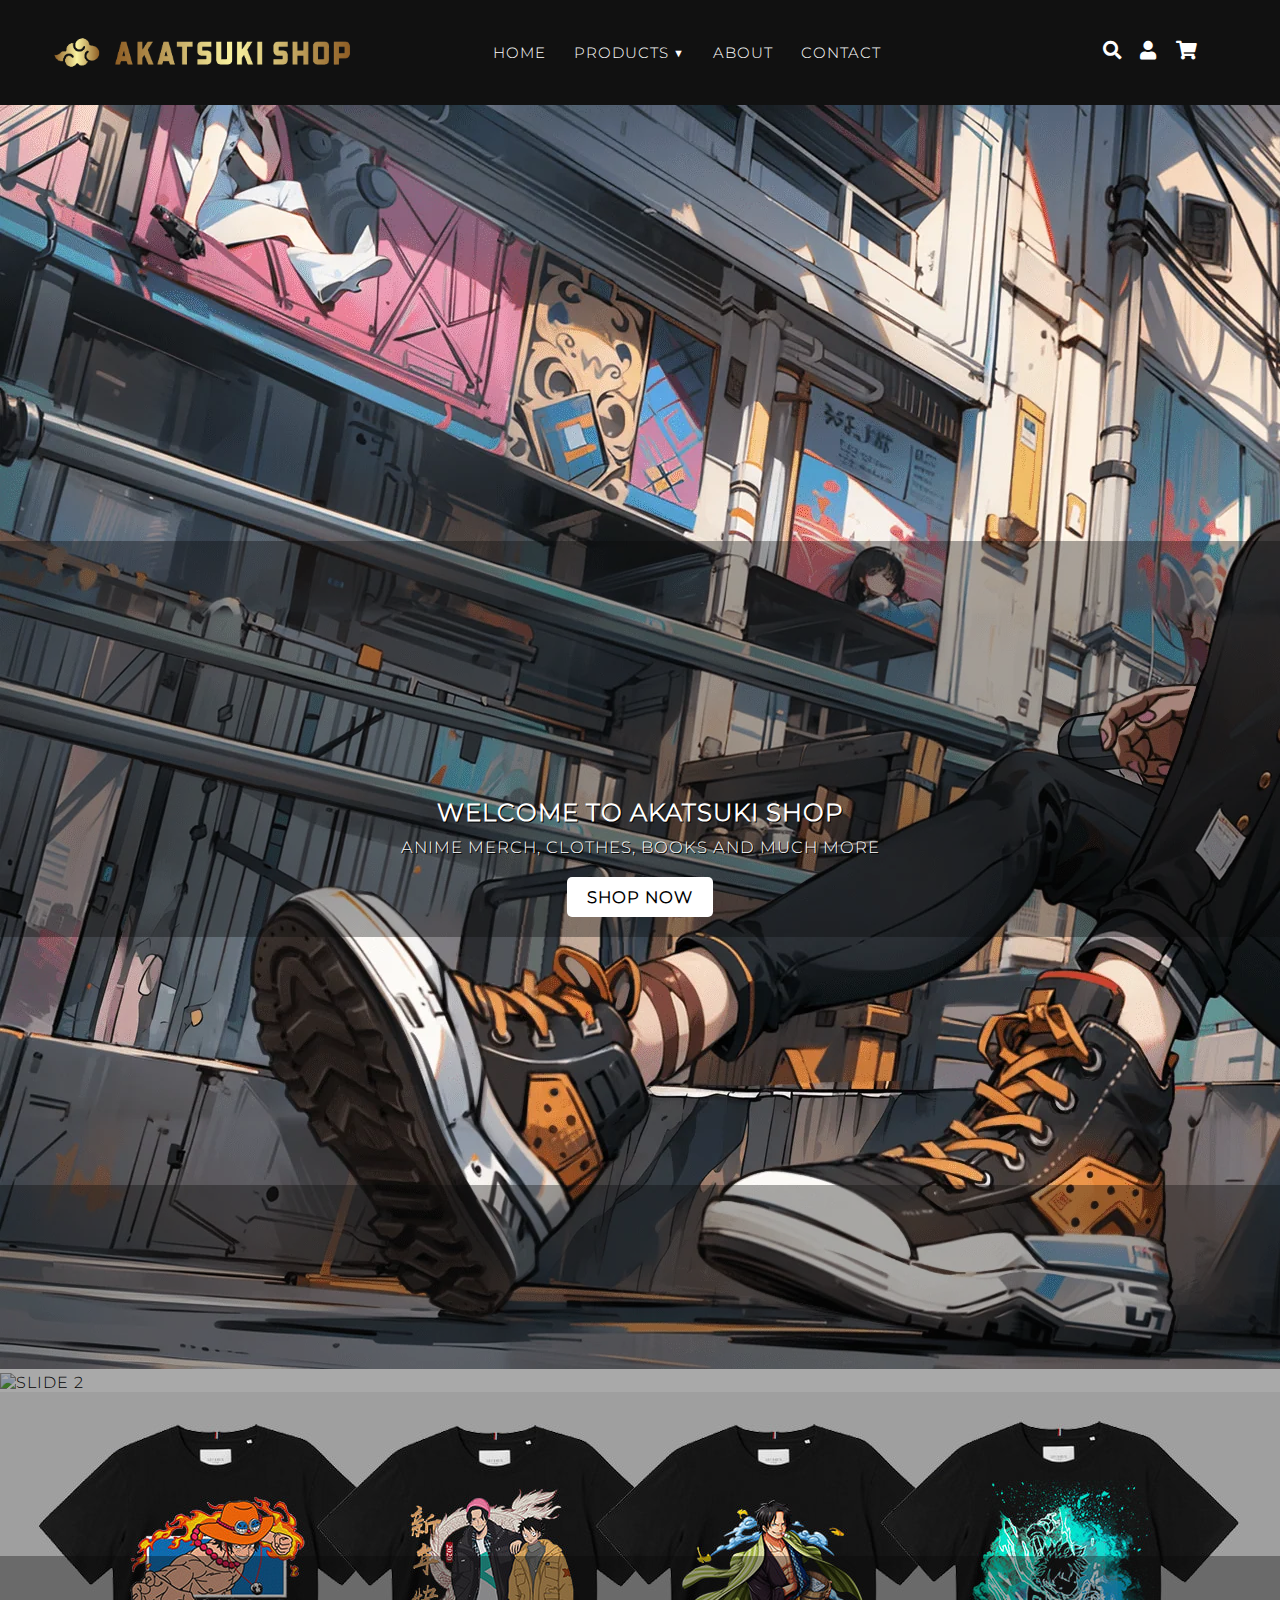
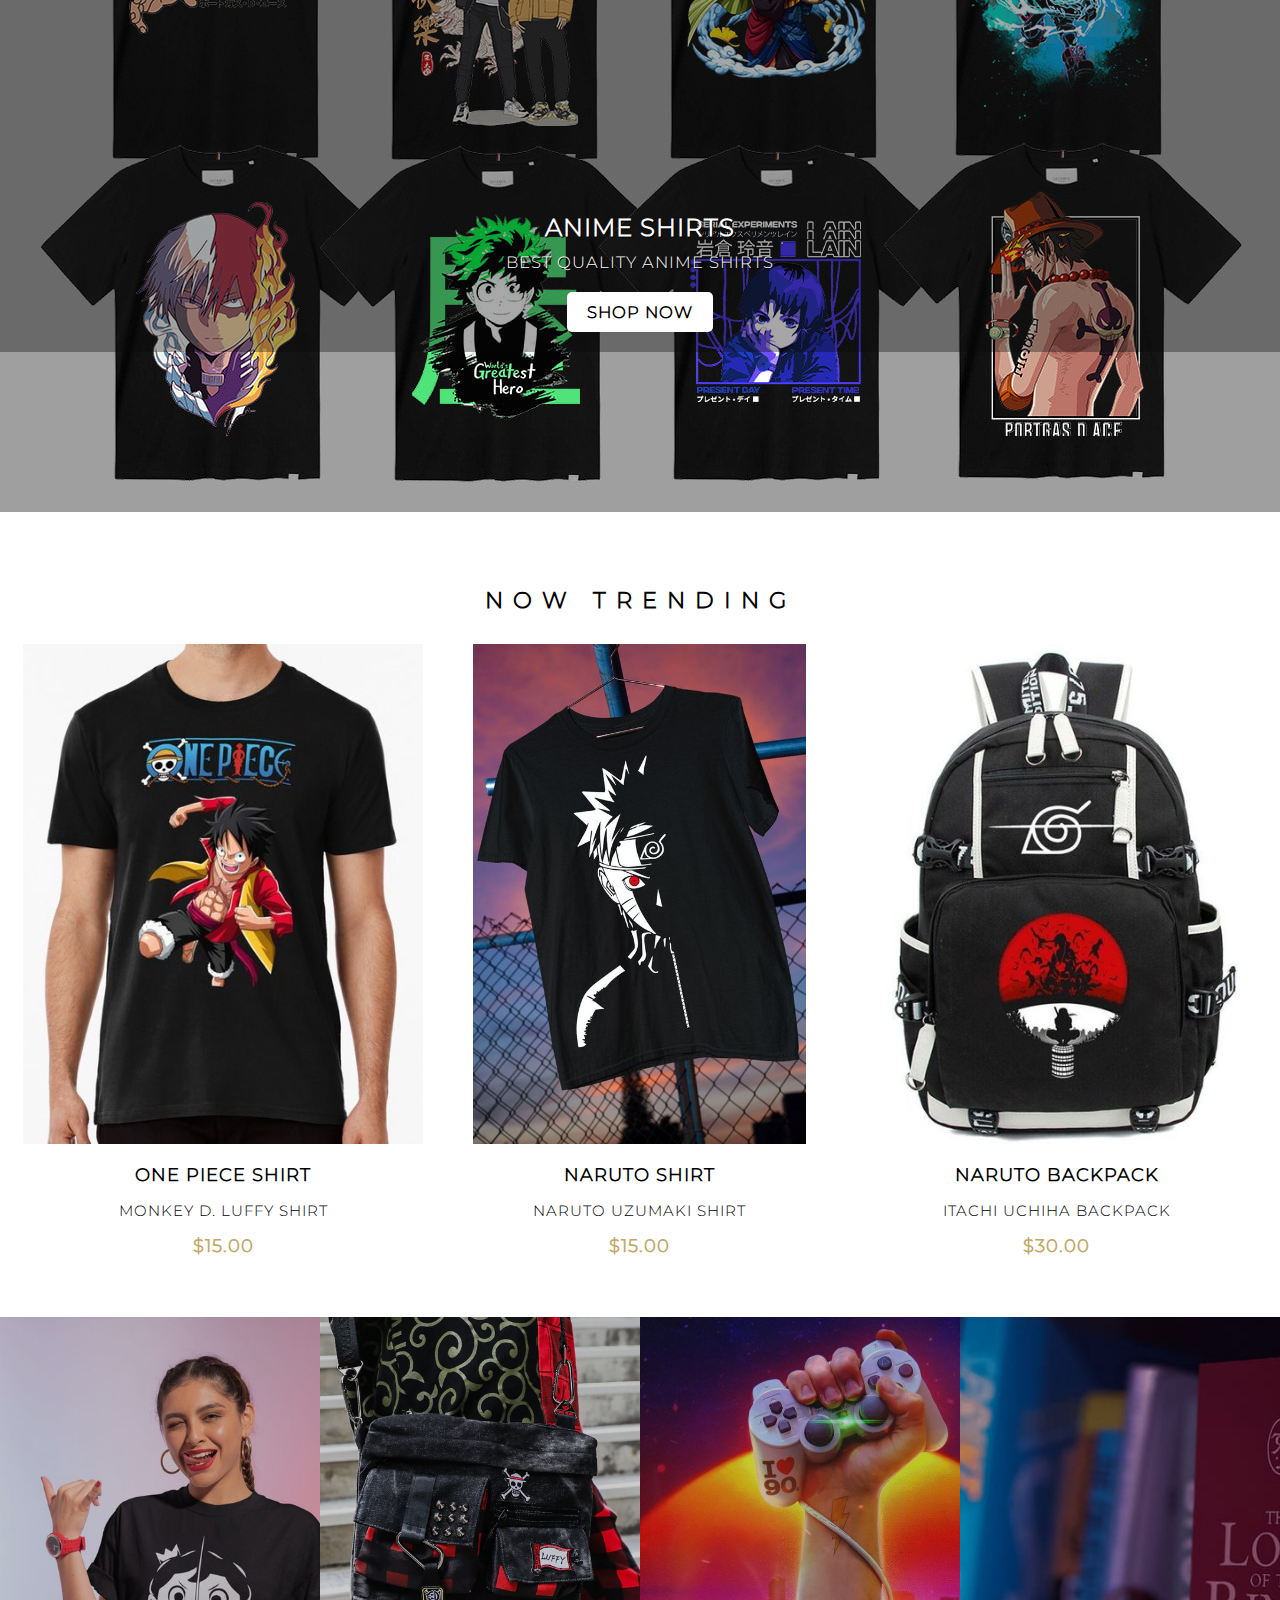
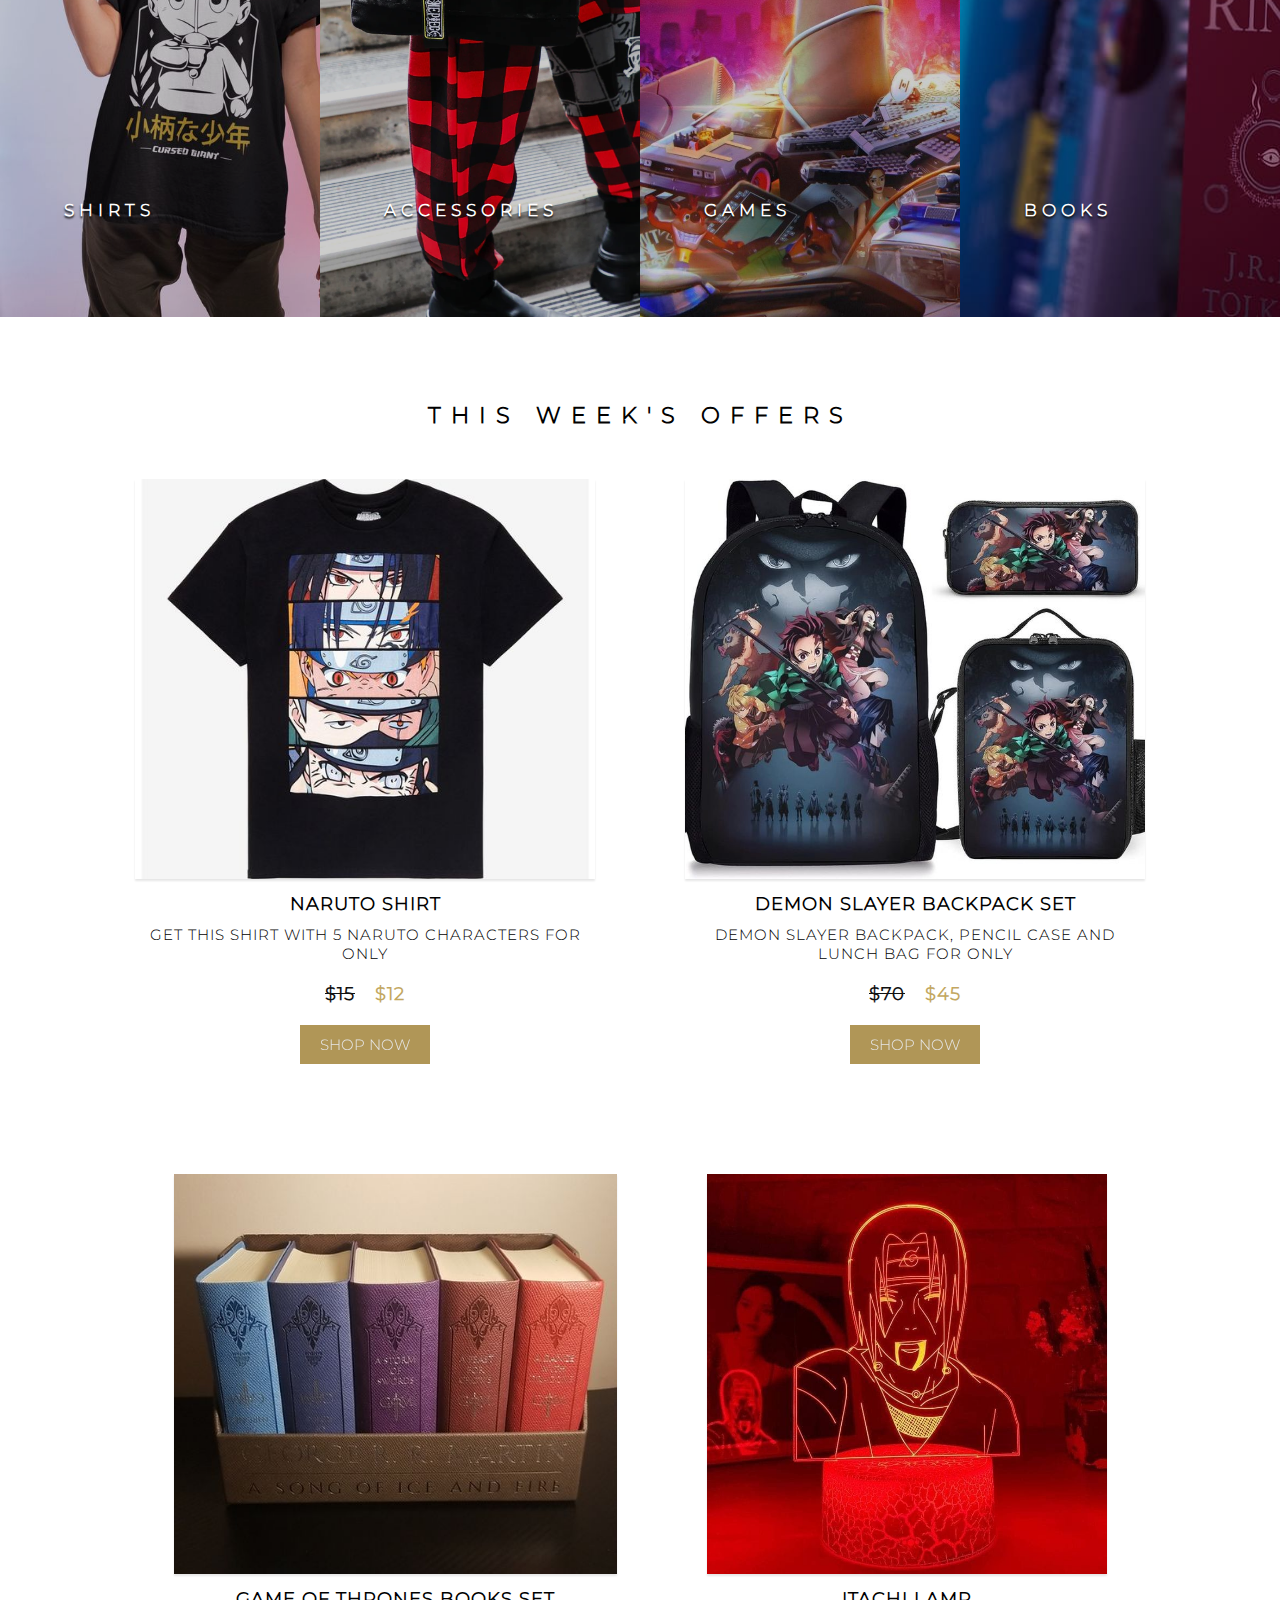
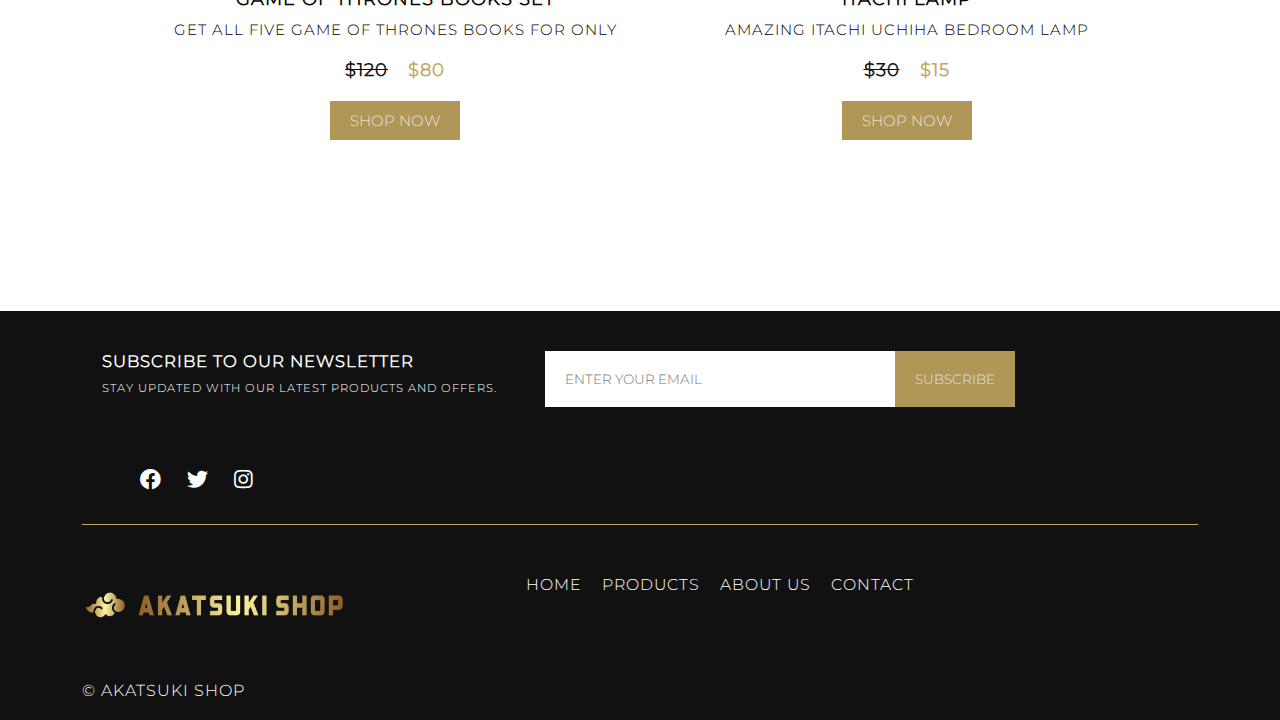
==== commit 0c60c0a9: "twelveth commit" ====
--- a/Frontend/HTML/index.html
+++ b/Frontend/HTML/index.html
@@ -52,8 +52,8 @@
     </header>
 
     <div class="search-bar">
-        <button class="search-btn"><i class="fas fa-search"></i></button>
-        <input type="text" placeholder="Search...">
+        <button id="search-button" class="search-btn" type="submit"><i class="fas fa-search"></i></button>
+        <input id="search-input" type="text" placeholder="Search..." name="search">
         <button class="close-btn"><i class="fas fa-times"></i></button>
     </div>
 
--- a/Frontend/CSS/styles.css
+++ b/Frontend/CSS/styles.css
@@ -1,6 +1,7 @@
 :root {
-    --gold: #d3bd73;
+    /* --gold: #d3bd73; */
     /* --gold: #bc9c58; */
+    --gold: #c3a761;
 
 }
 
@@ -360,6 +361,8 @@
 .shop-now-button:hover {
     background-color: var(--gold);
     color: white;
+    text-shadow: 1px 1px black;
+
 }
 
 /*MAIN CONTENT*/
@@ -416,17 +419,17 @@
 }
 
 .product-card h3 {
-    font-size: calc(15px + 0.390625vw);
+    font-size: calc(13px + 0.390625vw);
     margin: 15px 0;
 }
 
 .product-card p {
-    font-size: calc(12px + 0.390625vw);
+    font-size: calc(10px + 0.390625vw);
     margin: 15px 0;
 }
 
 .product-card .price {
-    font-size: calc(15px + 0.390625vw);
+    font-size: calc(13px + 0.390625vw);
     font-weight: bold;
     color: var(--gold);
 }
@@ -536,7 +539,7 @@
 }
 
 .offer-card h3 {
-    font-size: calc(15px + 0.390625vw);
+    font-size: calc(13px + 0.390625vw);
     margin: 10px 0;
 }
 
@@ -560,7 +563,7 @@
 
 .offer-price,
 .old-price {
-    font-size: calc(15px + 0.390625vw);
+    font-size: calc(13px + 0.390625vw);
     color: var(--gold);
     font-weight: bold;
     display: block;
@@ -572,7 +575,7 @@
     color: #fff;
     border: none;
     padding: 10px 20px;
-    font-size: calc(12px + 0.390625vw);
+    font-size: calc(10px + 0.390625vw);
     cursor: pointer;
     transition: filter 0.5s ease;
     filter: brightness(90%);
@@ -642,11 +645,11 @@
 
 .subscription h4 {
     margin-bottom: 10px;
-    font-size: calc(12px + 0.50625vw);
+    font-size: calc(10px + 0.50625vw);
 }
 
 .subscription p {
-    font-size: calc(6px + 0.50625vw);
+    font-size: calc(5px + 0.50625vw);
     margin-bottom: 20px;
 }
 
@@ -660,7 +663,7 @@
     padding: 20px;
     border: none;
     float: left;
-    font-size: calc(8px + 0.50625vw);
+    font-size: calc(7px + 0.50625vw);
 }
 
 .subscribe-form input[type="email"]:focus {
@@ -677,7 +680,7 @@
     cursor: pointer;
     transition: filter 0.5s ease;
     filter: brightness(0.9);
-    font-size: calc(8px + 0.50625vw);
+    font-size: calc(7px + 0.50625vw);
 
 }
 
@@ -694,7 +697,7 @@
 
 .footer-links li {
     margin-right: 20px;
-    font-size: calc(10px + 0.60625vw);
+    font-size: calc(8px + 0.60625vw);
 }
 
 .footer-links a {
@@ -717,7 +720,7 @@
 }
 
 .social-icon {
-    font-size: calc(18px + 0.390625vw);
+    font-size: calc(16px + 0.390625vw);
     color: #fff;
     margin: 0 10px;
     text-decoration: none;
@@ -1115,11 +1118,11 @@
 
 .products {
     display: flex;
-    width: 70%;
+    width: 60%;
     flex-wrap: wrap;
     gap: 50px;
     align-items: center;
-    justify-content: center;
+    justify-content: flex-start;
     text-align: center;
     margin: auto;
     margin-top: 2vw;
@@ -1129,6 +1132,7 @@
     background-color: #fff;
     border-radius: 5px;
     margin-bottom: 20px;
+    contain: content;
 }
 
 .products-img {
@@ -1141,7 +1145,7 @@
 }
 
 .products-card img {
-    max-width: 100%;
+    width: 250px;
     height: 300px;
     object-fit: cover;
     box-shadow: 0 2px 2px rgba(0, 0, 0, 0.1);
@@ -1154,17 +1158,17 @@
 }
 
 .products-card h3 {
-    font-size: calc(6px + 0.50625vw);
+    font-size: calc(7px + 0.50625vw);
     margin: 5px 0;
 }
 
 .products-card p {
-    font-size: calc(4px + 0.50625vw);
-    margin: calc(4px + 0.50625vw) 0;
+    font-size: calc(5px + 0.50625vw);
+    margin: calc(5px + 0.50625vw) 0;
 }
 
 .products-card .prices {
-    font-size: calc(6px + 0.50625vw);
+    font-size: calc(7px + 0.50625vw);
     font-weight: bold;
     color: var(--gold);
 }
@@ -1195,6 +1199,7 @@
     align-items: center;
     font-size: calc(6px + 0.50625vw);
     justify-content: flex-end;
+    gap: calc(5px + 0.50625vw);
 }
 
 label {
@@ -1218,7 +1223,7 @@
     align-items: center;
     padding: 20px;
     font-size: calc(8px + 0.50625vw);
-    width: 80%;
+    width: 90%;
     margin: auto;
 }
 
@@ -1250,7 +1255,8 @@
 .page-number {
     background-color: #333;
     color: #fff;
-    padding: 5px 10px;
+    padding: 5px 11px;
+    border: 1px solid #ccc;
     border-radius: 4px;
     margin: 0 5px;
 }
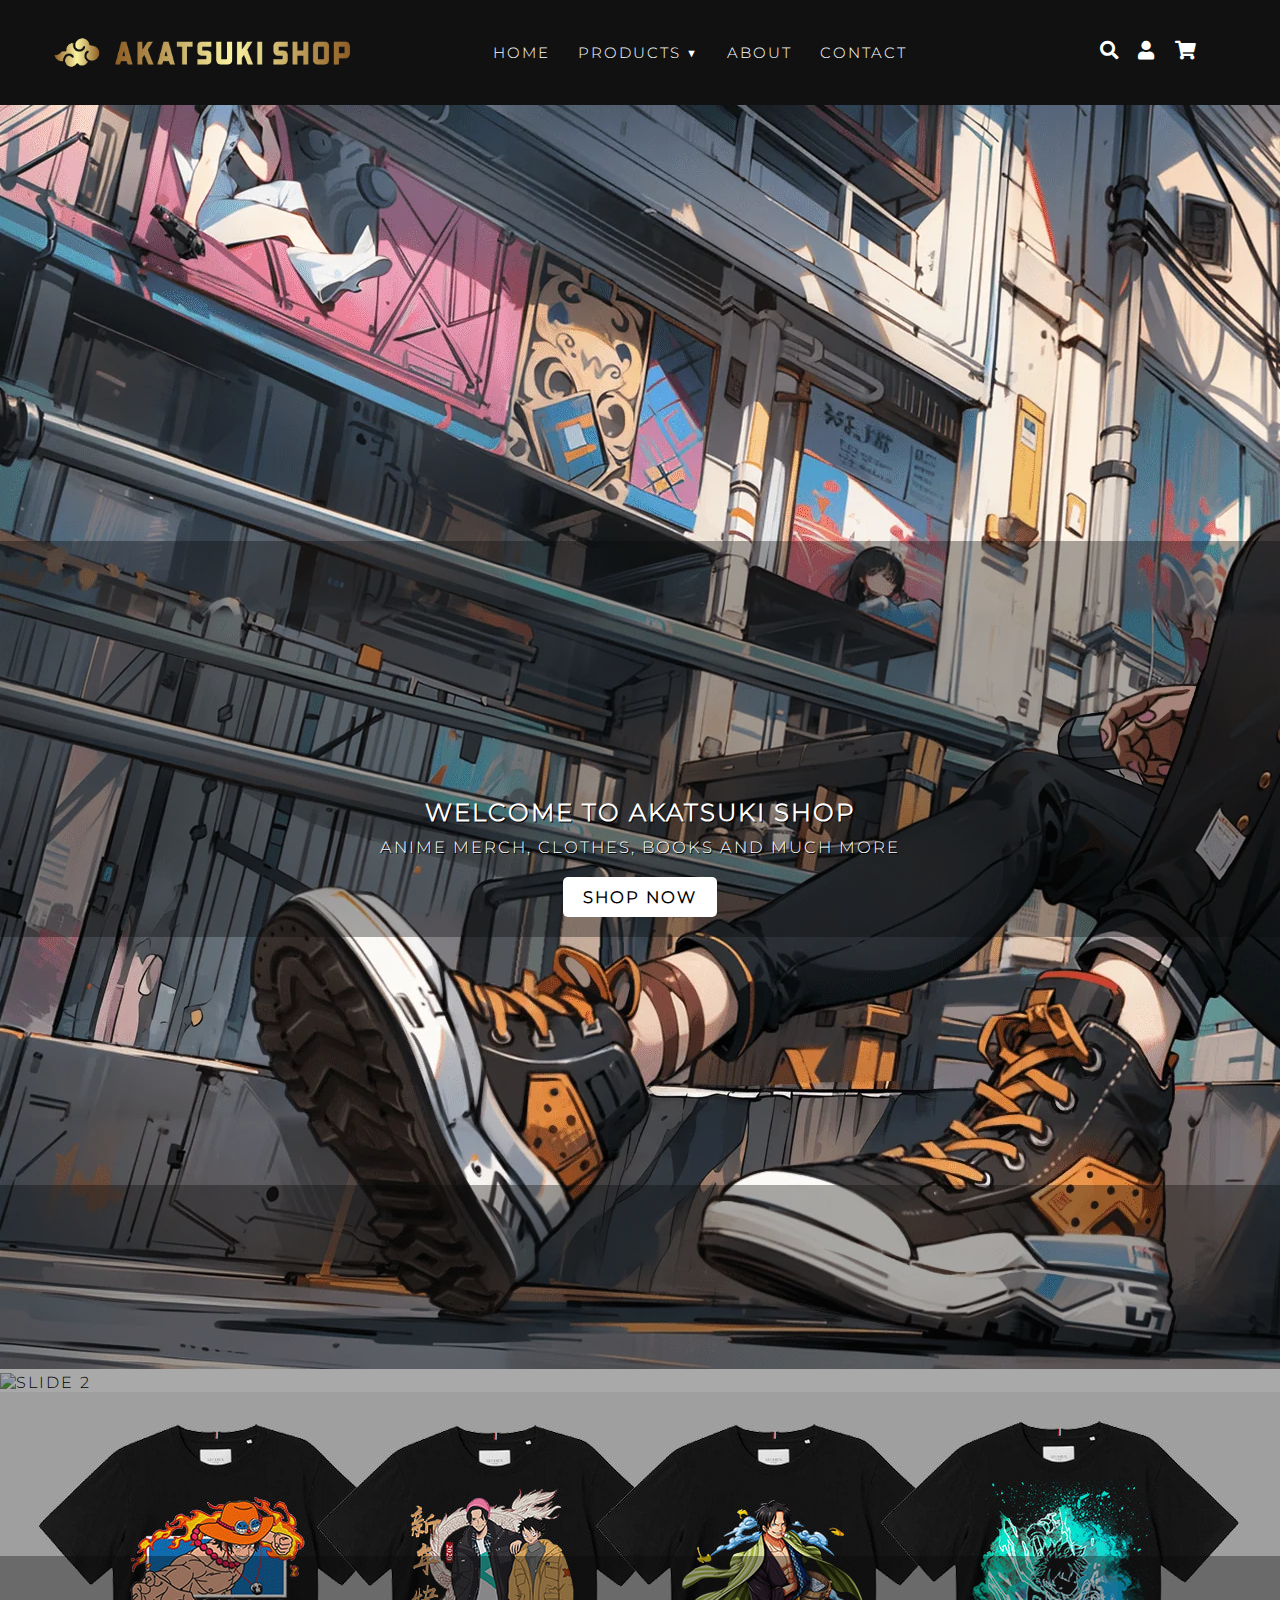
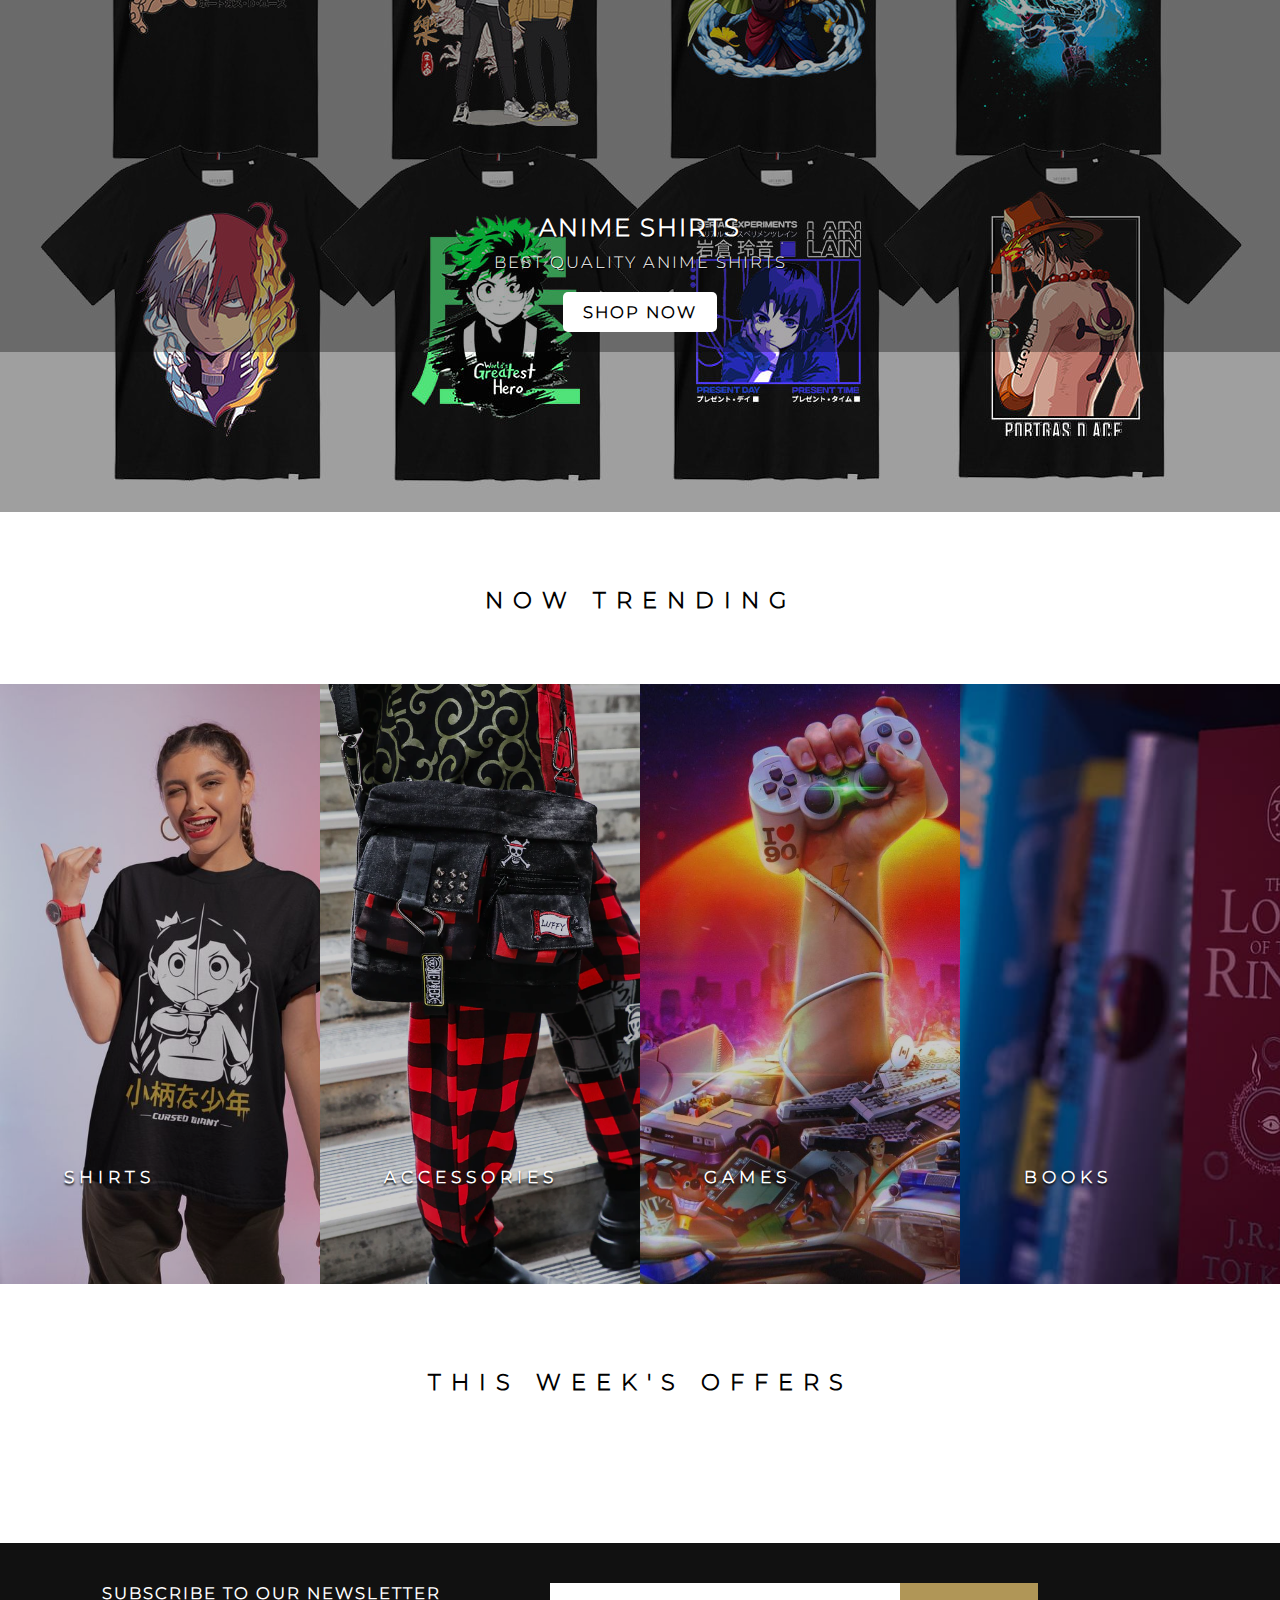
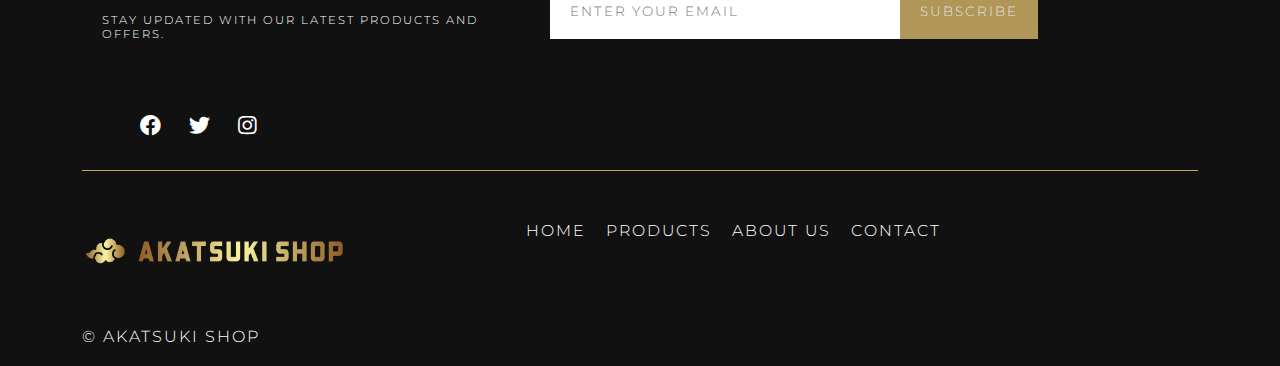
==== commit db3a6df8: "nineteenth commit" ====
--- a/Frontend/HTML/index.html
+++ b/Frontend/HTML/index.html
@@ -29,10 +29,14 @@
                 <li class="dropdown">
                     <a href="products.html" id="products-menu"></a>
                     <ul class="submenu">
-                        <li><a href="#">CLOTHES</a></li>
-                        <li><a href="#">GAMES</a></li>
-                        <li><a href="#">Accessories</a></li>
-                        <li><a href="#">Books</a></li>
+                        <li><a href="categories.html?category=2" class="category-link"
+                                data-category="shirts">CLOTHES</a></li>
+                        <li><a href="categories.html?category=3" class="category-link" data-category="games">GAMES</a>
+                        </li>
+                        <li><a href="categories.html?category=1" class="category-link"
+                                data-category="accessories">Accessories</a></li>
+                        <li><a href="categories.html?category=4" class="category-link" data-category="books">Books</a>
+                        </li>
                     </ul>
                 </li>
                 <li><a href="#">ABOUT</a></li>
@@ -43,7 +47,7 @@
             <ul class="nav-list">
                 <li class="nav-item search-icon"><a href="#"><i class="fas fa-search"></i></a></li>
                 <li class="nav-item profile-icon"><a href="#"><i class="fas fa-user"></i></a></li>
-                <li class="nav-item cart-icon"><a href="#"><i class="fas fa-shopping-cart"></i></a></li>
+                <li class="nav-item cart-icon"><a href="cart.html"><i class="fas fa-shopping-cart"></i></a></li>
             </ul>
 
 
@@ -51,11 +55,11 @@
         </nav>
     </header>
 
-    <div class="search-bar">
+    <form id="search-form" class="search-bar">
         <button id="search-button" class="search-btn" type="submit"><i class="fas fa-search"></i></button>
         <input id="search-input" type="text" placeholder="Search..." name="search">
         <button class="close-btn"><i class="fas fa-times"></i></button>
-    </div>
+    </form>
 
     <div class="slider">
 
@@ -64,7 +68,7 @@
             <div class="slide-content">
                 <h2>WELCOME TO AKATSUKI SHOP</h2>
                 <p>ANIME MERCH, CLOTHES, BOOKS AND MUCH MORE</p>
-                <a href="#" class="shop-now-button">SHOP NOW</a>
+                <a href="products.html" class="shop-now-button">SHOP NOW</a>
             </div>
         </div>
         <div class="slide">
@@ -72,7 +76,7 @@
             <div class="slide-content">
                 <h2>JAPANESE MANGA</h2>
                 <p>REQUEST ANY MANGA AND WE SHALL DELIVER</p>
-                <a href="#" class="shop-now-button">SHOP NOW</a>
+                <a href="categories.html?category=4" class="shop-now-button">SHOP NOW</a>
             </div>
         </div>
         <div class="slide">
@@ -80,7 +84,7 @@
             <div class="slide-content">
                 <h2>ANIME SHIRTS</h2>
                 <p>BEST QUALITY ANIME SHIRTS</p>
-                <a href="#" class="shop-now-button">SHOP NOW</a>
+                <a href="categories.html?category=2" class="shop-now-button">SHOP NOW</a>
             </div>
         </div>
     </div>
@@ -95,33 +99,6 @@
         <div class="featured-products">
             <h2>NOW TRENDING</h2>
             <div class="now-trending-products">
-                <div class="product-card">
-                    <div class="product-img">
-                        <img src="../Images/shirt1.jpg" alt="Product 1">
-                    </div>
-                    <h3>ONE PIECE SHIRT</h3>
-                    <p>MONKEY D. LUFFY SHIRT</p>
-                    <span class="price">$15.00</span>
-                    <!-- <button class="buy-button">Buy Now</button> -->
-                </div>
-                <div class="product-card">
-                    <div class="product-img">
-                        <img src="../Images/shirt2.jpg" alt="Product 2">
-                    </div>
-                    <h3>NARUTO SHIRT</h3>
-                    <p>NARUTO UZUMAKI SHIRT</p>
-                    <span class="price">$15.00</span>
-                    <!-- <button class="buy-button">Buy Now</button> -->
-                </div>
-                <div class="product-card">
-                    <div class="product-img">
-                        <img src="../Images/backpack1.jpg" alt="Product 3">
-                    </div>
-                    <h3>NARUTO BACKPACK</h3>
-                    <p>ITACHI UCHIHA BACKPACK</p>
-                    <span class="price">$30.00</span>
-                    <!-- <button class="buy-button">Buy Now</button> -->
-                </div>
             </div>
             <!-- Add more product cards as needed -->
         </div>
@@ -129,20 +106,28 @@
         <!-- CATEGORIES -->
         <div class="categories">
             <div class="category">
-                <img src="../Images/shirts-category.jpg" alt="Category 1">
-                <h3>SHIRTS</h3>
+                <a href="categories.html?category=2" class="category-link" data-category="shirts">
+                    <img src="../Images/shirts-category.jpg" alt="Category 1">
+                    <h3>SHIRTS</h3>
+                </a>
             </div>
             <div class="category">
-                <img src="../Images/accessories-category.webp" alt="Category 2">
-                <h3>ACCESSORIES</h3>
+                <a href="categories.html?category=1" class="category-link" data-category="accessories">
+                    <img src="../Images/accessories-category.webp" alt="Category 2">
+                    <h3>ACCESSORIES</h3>
+                </a>
             </div>
             <div class="category">
-                <img src="../Images/games-category.jpg" alt="Category 3">
-                <h3>GAMES</h3>
+                <a href="categories.html?category=3" class="category-link" data-category="games">
+                    <img src="../Images/games-category.jpg" alt="Category 3">
+                    <h3>GAMES</h3>
+                </a>
             </div>
             <div class="category">
-                <img src="../Images/books-category.jpg" alt="Category 4">
-                <h3>BOOKS</h3>
+                <a href="categories.html?category=4" class="category-link" data-category="books">
+                    <img src="../Images/books-category.jpg" alt="Category 4">
+                    <h3>BOOKS</h3>
+                </a>
             </div>
             <!-- Add more categories as needed -->
         </div>
@@ -151,48 +136,11 @@
         <div class="sales-section">
             <h2>This Week's Offers</h2>
             <div class="offer-cards">
-                <div class="offer-card">
-                    <img src="../Images/naruto-shirt-1.jpg" alt="Offer 1">
-                    <h3>Naruto Shirt</h3>
-                    <p>Get this shirt with 5 naruto characters for only</p>
-                    <div class="offer-prices">
-                        <span class="old-price">$15</span>
-                        <span class="offer-price">$12</span>
-                    </div>
-                    <button class="shop-button">Shop Now</button>
-                </div>
-                <div class="offer-card">
-                    <img src="../Images/backpack-set.jpg" alt="Offer 2">
-                    <h3>Demon Slayer backpack set</h3>
-                    <p>demon slayer backpack, pencil case and lunch bag for only</p>
-                    <div class="offer-prices">
-                        <span class="old-price">$70</span>
-                        <span class="offer-price">$45</span>
-                    </div>
-                    <button class="shop-button">Shop Now</button>
-                </div>
-                <div class="offer-card">
-                    <img src="../Images/got-books-set.jpg" alt="Offer 2">
-                    <h3>Game of thrones books set</h3>
-                    <p>get all five game of thrones books for only</p>
-                    <div class="offer-prices">
-                        <span class="old-price">$120</span>
-                        <span class="offer-price">$80</span>
-                    </div>
-                    <button class="shop-button">Shop Now</button>
-                </div>
-                <div class="offer-card">
-                    <img src="../Images/item7.jpg" alt="Offer 2">
-                    <h3>ITACHI LAMP</h3>
-                    <p>AMAZING ITACHI UCHIHA BEDROOM LAMP</p>
-                    <div class="offer-prices">
-                        <span class="old-price">$30</span>
-                        <span class="offer-price">$15</span>
-                    </div>
-                    <button class="shop-button">Shop Now</button>
-                </div>
-                <!-- Add more offer cards as needed -->
+
+
             </div>
+            <!-- Add more offer cards as needed -->
+
         </div>
 
     </main>
--- a/Frontend/CSS/styles.css
+++ b/Frontend/CSS/styles.css
@@ -11,6 +11,7 @@
     text-decoration: none;
     font-family: Montserrat;
     text-transform: uppercase;
+    letter-spacing: 2px;
 }
 
 @font-face {
@@ -74,7 +75,9 @@
     left: 35%;
 }
 
-
+a {
+    text-decoration: none;
+}
 
 nav ul {
     list-style: none;
@@ -192,7 +195,7 @@
 }
 
 .search-bar input {
-    padding: 20px 20px 20px 40px;
+    padding: 20px 20px 20px 55px;
     border: none;
     background-color: #111;
     border-top: 2px solid var(--gold);
@@ -218,6 +221,11 @@
     padding: 10px;
     color: #ffffff;
     font-size: calc(15px + 0.390625vw);
+    transition: 0.3s background-color;
+}
+
+.search-btn:hover {
+    background-color: var(--gold);
 }
 
 .close-btn {
@@ -225,12 +233,17 @@
     top: 50%;
     right: 5px;
     transform: translateY(-50%);
-    background: transparent;
+    background-color: transparent;
     border: none;
     cursor: pointer;
-    padding: 10px;
+    padding: 5px 10px;
     font-size: calc(15px + 0.390625vw);
     color: white;
+    transition: 0.3s background-color;
+}
+
+.close-btn:hover {
+    background-color: var(--gold);
 }
 
 .slider {
@@ -400,14 +413,14 @@
     overflow: hidden;
     position: relative;
     contain: content;
-    max-width: 400px;
-    height: 500px;
+    max-width: 350px;
+    height: 400px;
     margin-bottom: 20px;
 }
 
 .product-card img {
     max-width: 100%;
-    height: 500px;
+    height: 400px;
     object-fit: cover;
     box-shadow: 0 2px 2px rgba(0, 0, 0, 0.1);
     transition: transform 0.5s ease;
@@ -419,17 +432,17 @@
 }
 
 .product-card h3 {
-    font-size: calc(13px + 0.390625vw);
-    margin: 15px 0;
-}
-
-.product-card p {
     font-size: calc(10px + 0.390625vw);
     margin: 15px 0;
 }
 
+.product-card p {
+    font-size: calc(6px + 0.390625vw);
+    margin: 15px 0;
+}
+
 .product-card .price {
-    font-size: calc(13px + 0.390625vw);
+    font-size: calc(10px + 0.390625vw);
     font-weight: bold;
     color: var(--gold);
 }
@@ -515,23 +528,31 @@
     gap: 50px;
 }
 
+
 .offer-card {
     background-color: #fff;
     padding: 20px;
     text-align: center;
     margin-bottom: 20px;
-    max-width: 500px;
+    max-width: 350px;
     transition: transform 0.5s;
 }
 
+.offer-product-img {
+    overflow: hidden;
+    position: relative;
+    contain: content;
+    max-width: 350px;
+    height: 400px;
+    margin-bottom: 20px;
+}
 
 .offer-card img {
     width: 100%;
     height: 400px;
-    object-fit: cover;
+    object-fit: scale-down;
     box-shadow: 0 2px 2px rgba(0, 0, 0, 0.1);
     cursor: pointer;
-
 }
 
 .offer-card:hover {
@@ -539,12 +560,12 @@
 }
 
 .offer-card h3 {
-    font-size: calc(13px + 0.390625vw);
+    font-size: calc(6px + 0.60625vw);
     margin: 10px 0;
 }
 
 .offer-card p {
-    font-size: calc(10px + 0.390625vw);
+    font-size: calc(2px + 0.60625vw);
     margin: 10px 0;
 }
 
@@ -563,11 +584,11 @@
 
 .offer-price,
 .old-price {
-    font-size: calc(13px + 0.390625vw);
+    font-size: calc(5px + 0.60625vw);
     color: var(--gold);
     font-weight: bold;
     display: block;
-    margin: 10px 0;
+
 }
 
 .shop-button {
@@ -575,7 +596,7 @@
     color: #fff;
     border: none;
     padding: 10px 20px;
-    font-size: calc(10px + 0.390625vw);
+    font-size: calc(5px + 0.50625vw);
     cursor: pointer;
     transition: filter 0.5s ease;
     filter: brightness(90%);
@@ -1122,7 +1143,7 @@
     flex-wrap: wrap;
     gap: 50px;
     align-items: center;
-    justify-content: flex-start;
+    justify-content: center;
     text-align: center;
     margin: auto;
     margin-top: 2vw;
@@ -1155,6 +1176,10 @@
 .products-card img:hover {
     transform: scale(1.1);
     cursor: pointer;
+}
+
+.products-card-info {
+    max-width: 250px;
 }
 
 .products-card h3 {
@@ -1268,4 +1293,368 @@
 
 .page-arrow:hover {
     transform: scale(1.1);
+}
+
+
+/*SEARCH PAGE*/
+
+#search-container h2 {
+    font-size: calc(10px + 0.50625vw);
+    margin: 30px;
+    letter-spacing: 5px;
+    padding: 20px;
+    text-align: left;
+}
+
+/*CATEGORIES PAGE*/
+
+#categories-container h2 {
+    font-size: calc(15px + 0.50625vw);
+    margin: 30px;
+    letter-spacing: 5px;
+    padding: 20px;
+    text-align: center;
+}
+
+/*PRODUCTS DETAILS*/
+
+.products-details {
+    display: flex;
+    width: 70%;
+    flex-wrap: wrap;
+    align-items: stretch;
+    justify-content: center;
+    text-align: center;
+    margin: auto;
+    margin-top: 5vw;
+}
+
+.products-details-img {
+    overflow: hidden;
+    position: relative;
+    contain: content;
+    margin-bottom: -5px;
+    width: 45%;
+}
+
+.products-details-img img {
+    width: 100%;
+    object-fit: cover;
+}
+
+#products-details-info {
+    flex: 1;
+    display: flex;
+    flex-direction: column;
+    gap: calc(8px + 1vw);
+    padding-top: calc(1px + 3vw);
+    background-color: #f4f4f4;
+    align-items: center;
+    width: 25%;
+
+
+}
+
+#products-details-info button {
+    display: inline-block;
+    background-color: var(--gold);
+    color: white;
+    padding: calc(1px + 0.50625vw) calc(2px + 0.50625vw);
+    text-decoration: none;
+    font-weight: bold;
+    margin-top: calc(1px + 1vw);
+    transition: filter 0.5s;
+    filter: brightness(95%);
+    font-size: calc(3px + 1vw);
+    width: 60%;
+    border: none;
+    text-shadow: 1px 1px #111;
+}
+
+#products-details-info button:hover {
+    filter: brightness(105%);
+}
+
+#products-details-info select {
+    width: 60%;
+    font-size: calc(3px + 1vw);
+    height: auto;
+    padding: calc(1px + 0.50625vw);
+    border-radius: 0;
+}
+
+#products-details-info input {
+    width: 60%;
+    font-size: calc(3px + 1vw);
+    height: auto;
+    padding: calc(1px + 0.50625vw);
+    border-radius: 0;
+    border: 1px solid black;
+}
+
+#products-details-info h3 {
+    font-size: calc(1px + 1.5vw);
+
+}
+
+#products-details-info p {
+    font-size: calc(2px + 1vw);
+
+}
+
+#products-details-info .price {
+    font-size: calc(4px + 1vw);
+    font-weight: bold;
+    color: var(--gold);
+}
+
+/* CART */
+
+.yourShoppingCart {
+    text-align: center;
+    padding-top: 5vw;
+}
+
+#cart-container {
+    display: flex;
+    justify-content: center;
+    align-items: center;
+    margin-top: 5vw;
+    flex-direction: column;
+    gap: calc(0.5px + 1vw);
+}
+
+#cart-container .cartItemCard {
+    display: flex;
+}
+
+.cart-item-img {
+    overflow: hidden;
+    position: relative;
+    contain: content;
+    width: 40%;
+    margin-bottom: -5px;
+}
+
+.cart-item-img img {
+    width: 100%;
+}
+
+#cart-item-info {
+    flex: 1;
+    display: flex;
+    flex-direction: column;
+    gap: calc(0.5px + 1vw);
+    padding-top: calc(15px + 1vw);
+    background-color: #f4f4f4;
+    align-items: center;
+    width: 70%;
+}
+
+#cart-item-info h3 {
+    font-size: calc(8px + 0.5vw);
+
+}
+
+#cart-item-info p {
+    color: var(--gold);
+    font-size: calc(5px + 0.5vw);
+}
+
+.cart-info-span {
+    color: #111;
+
+}
+
+#cart-item-info button {
+    display: inline-block;
+    background-color: rgb(148, 0, 0);
+    color: white;
+    padding: calc(1px + 0.50625vw) calc(2px + 0.50625vw);
+    text-decoration: none;
+    font-weight: bold;
+    margin-top: calc(1px + 0.5vw);
+    transition: filter 0.5s;
+    filter: brightness(90%);
+    font-size: calc(5px + 0.5vw);
+    width: 40%;
+    border: none;
+    text-shadow: 1px 1px #111;
+}
+
+#cart-item-info button:hover {
+    filter: brightness(110%);
+}
+
+.checkout {
+    display: flex;
+    align-items: center;
+    justify-content: center;
+    margin-top: 50px;
+}
+
+.proceed-to-checkout-button {
+    display: inline-block;
+    background-color: var(--gold);
+    color: white;
+    padding: calc(5px + 0.50625vw);
+    text-decoration: none;
+    font-weight: bold;
+    margin-top: calc(1px + 0.5vw);
+    transition: filter 0.5s;
+    filter: brightness(90%);
+    font-size: calc(5px + 0.5vw);
+    border: none;
+    text-shadow: 1px 1px #111;
+}
+
+.proceed-to-checkout-button:hover {
+    filter: brightness(110%);
+}
+
+#checkout-btn {
+    padding-left: 15px;
+}
+
+
+/*CHECKOUT PAGE*/
+
+.checkout-page-header {
+    padding: 20px;
+    text-align: center;
+}
+
+.checkout-page {
+    display: flex;
+    justify-content: center;
+    align-items: stretch;
+}
+
+#checkout-form {
+    display: flex;
+    flex-direction: column;
+    width: 35%;
+    gap: 20px;
+    background-color: #f5f5f5;
+    padding: 50px;
+    border: 1px solid #ccc;
+    border-right: none;
+}
+
+.full-name {
+    display: flex;
+    flex-direction: row;
+    width: 100%;
+    justify-content: space-between;
+    align-items: center;
+}
+
+.form-group {
+    position: relative;
+}
+
+.form-group label {
+    position: absolute;
+    padding: 15px 20px 15px 20px;
+    transition: transform 0.3s ease-out, font-size 0.3s ease-out;
+    color: #666;
+    font-size: calc(5px + 0.50625vw);
+    pointer-events: none;
+}
+
+
+#checkout-form input {
+    width: 100%;
+    padding: 20px 20px 10px 20px;
+    border: 1px solid #ccc;
+    border-radius: 5px;
+    font-size: calc(7px + 0.50625vw);
+}
+
+#checkout-form button {
+    display: inline-block;
+    background-color: var(--gold);
+    color: white;
+    padding: calc(5px + 0.50625vw);
+    text-decoration: none;
+    font-weight: bold;
+    margin-top: calc(1px + 0.5vw);
+    transition: filter 0.5s;
+    filter: brightness(90%);
+    font-size: calc(5px + 0.5vw);
+    border: none;
+    text-shadow: 1px 1px #111;
+}
+
+#checkout-form button:hover {
+    filter: brightness(110%);
+}
+
+/* ORDER SUMMARY */
+
+/* Style for the order summary */
+.order-summary {
+    background-color: #f5f5f5;
+    padding: 20px;
+    border: 1px solid #ccc;
+    width: 35%;
+}
+
+.order-summary h2 {
+    font-size: calc(10px + 0.5vw);
+    margin-bottom: 10px;
+}
+
+#order-items {
+    list-style: none;
+    padding: 20px;
+    display: flex;
+    flex-direction: column;
+    gap: 20px;
+}
+
+.order-list-item {
+    display: flex;
+    align-items: center;
+}
+
+.order-item-image {
+    max-width: 100px;
+    object-fit: cover;
+    margin-right: 10px;
+    border: 1px solid #ddd;
+}
+
+.order-item-details {
+    display: flex;
+    justify-content: space-between;
+    width: 300px;
+}
+
+.order-item-price span {
+    color: var(--gold);
+    font-weight: 500;
+}
+
+.total-price-summary {
+    color: var(--gold);
+}
+
+.order-item-details p {
+    margin: 0;
+}
+
+#total-price {
+    margin-top: 10px;
+    font-size: calc(8px + 0.5vw);
+    font-weight: bold;
+    color: var(--gold);
+}
+
+#total-price-div {
+    font-size: calc(8px + 0.5vw);
+}
+
+.order-name-size p {
+    font-size: calc(7px + 0.5vw);
 }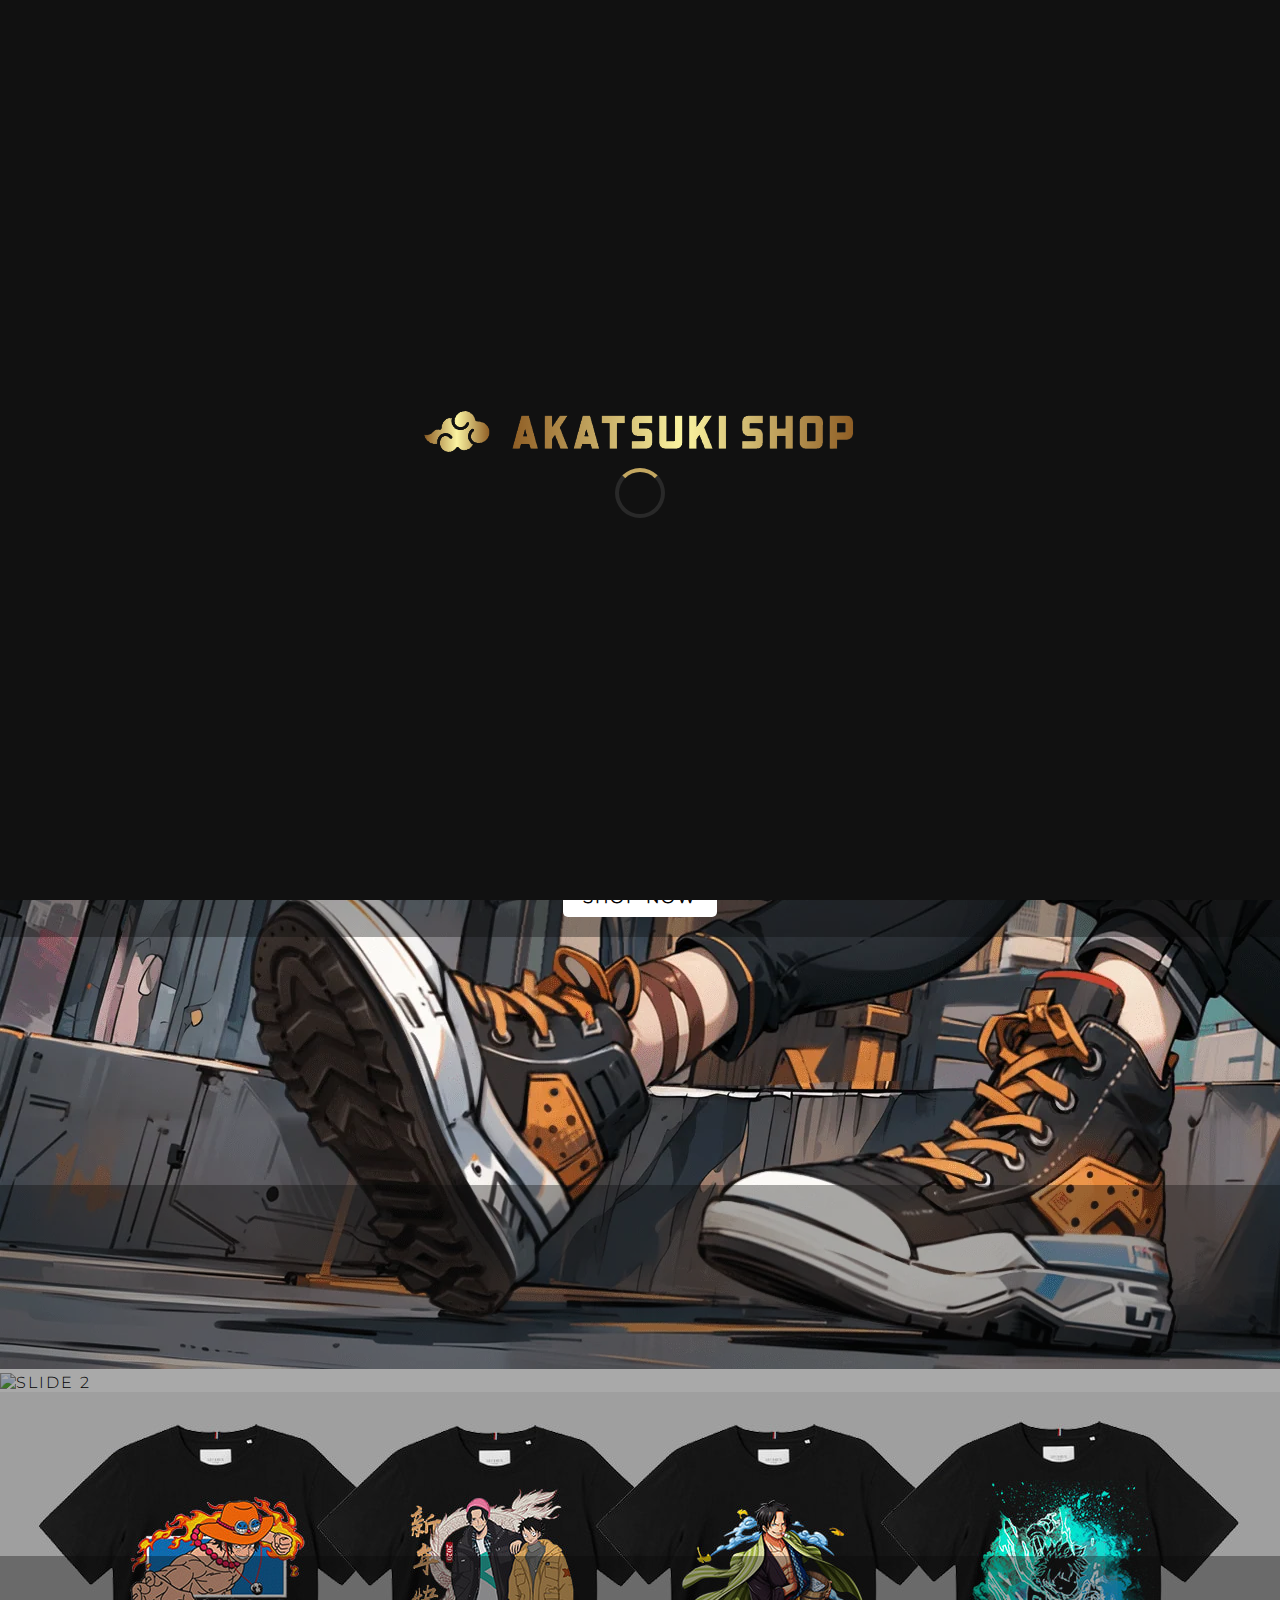
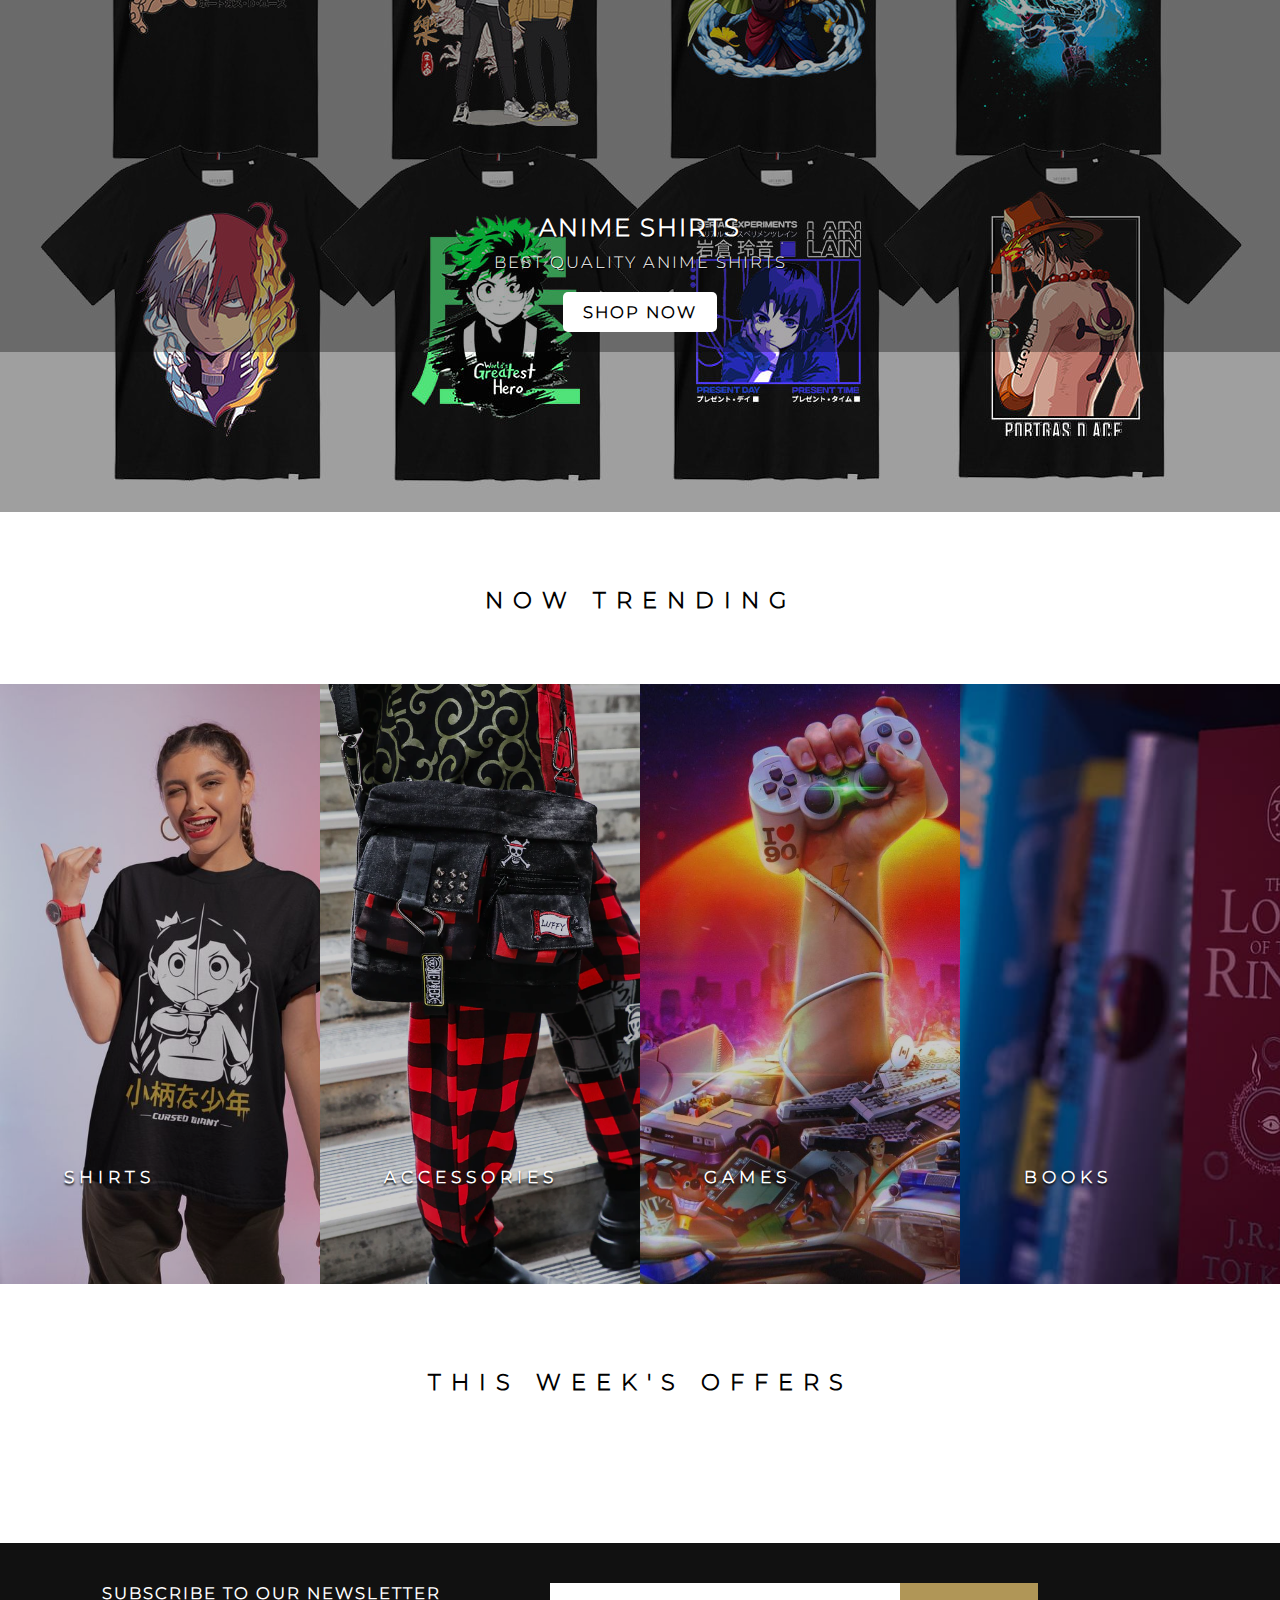
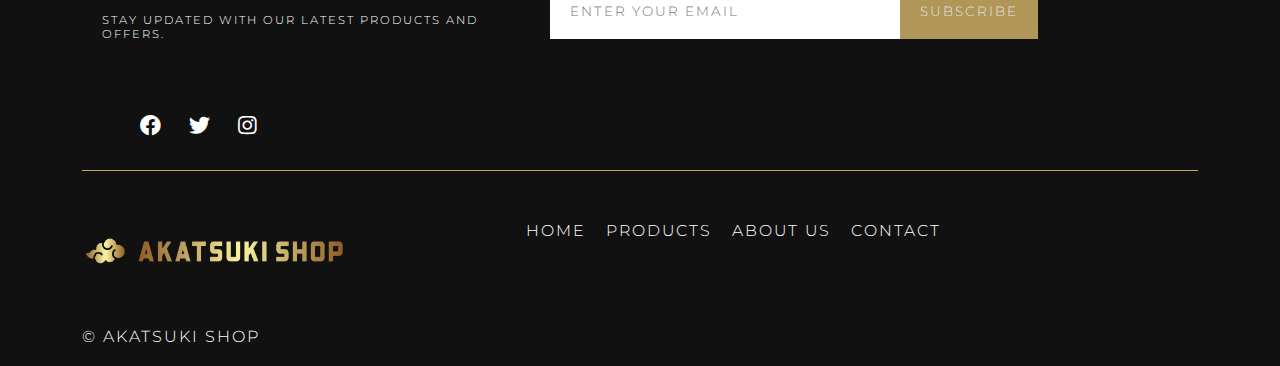
==== commit 4635ba47: "23_commit" ====
--- a/Frontend/HTML/index.html
+++ b/Frontend/HTML/index.html
@@ -15,6 +15,12 @@
 </head>
 
 <body>
+    <!-- preloader -->
+    <div class="preloader" id="preloader">
+        <img src="../Images/AkatsukiShopLogo.PNG" />
+        <!-- Customize the preloader design here -->
+        <div class="spinner"></div>
+    </div>
     <header>
         <nav>
             <div id="logo" class="logo">
@@ -39,12 +45,24 @@
                         </li>
                     </ul>
                 </li>
-                <li><a href="#">ABOUT</a></li>
-                <li><a href="#">CONTACT</a></li>
+                <li><a href="about.html">ABOUT</a></li>
+                <li><a href="contact.html">CONTACT</a></li>
             </ul>
 
 
             <ul class="nav-list">
+                <label for="darkModeSwitch" class="theme-switch">
+                    <input type="checkbox" id="darkModeSwitch" class="theme-switch-checkbox">
+                    <div class="theme-switch-inner">
+                        <div class="switch-circle"></div>
+                        <div class="switch-labels">
+                            <span class="light-mode-label">Light</span>
+                            <span class="dark-mode-label">Dark</span>
+                        </div>
+                    </div>
+                </label>
+
+
                 <li class="nav-item search-icon"><a href="#"><i class="fas fa-search"></i></a></li>
                 <li class="nav-item profile-icon"><a href="#"><i class="fas fa-user"></i></a></li>
                 <li class="nav-item cart-icon"><a href="cart.html"><i class="fas fa-shopping-cart"></i></a></li>
@@ -92,7 +110,11 @@
 
     </div>
 
-
+    <button id="scrollTopButton" title="Go to top">
+        <svg xmlns="http://www.w3.org/2000/svg" width="24" height="24" viewBox="0 0 24 24">
+            <path d="M12 3l9 9h-7v8h-4v-8h-7z" />
+        </svg>
+    </button>
 
     <main>
         <!-- NOW TRENDING -->
--- a/Frontend/CSS/styles.css
+++ b/Frontend/CSS/styles.css
@@ -32,6 +32,31 @@
     padding-bottom: 500px;
 }
 
+#scrollTopButton {
+    display: none;
+    position: fixed;
+    bottom: 20px;
+    right: 20px;
+    z-index: 999;
+    width: 40px;
+    height: 40px;
+    border: none;
+    border-radius: 50%;
+    background-color: var(--gold);
+    color: white;
+    font-size: 16px;
+    cursor: pointer;
+    padding: 5px;
+    filter: brightness(90%);
+    transition: 0.5s;
+    /* Adjust as needed */
+}
+
+#scrollTopButton:hover {
+    filter: brightness(110%);
+}
+
+
 header {
     background-color: #111;
     color: #fff;
@@ -72,7 +97,7 @@
     align-items: center;
     position: absolute;
     z-index: 1;
-    left: 35%;
+    left: 32%;
 }
 
 a {
@@ -106,6 +131,166 @@
     font-weight: bolder;
 
 }
+
+/* PRELOADER */
+
+/* CSS for the preloader */
+.preloader {
+    display: flex;
+    justify-content: center;
+    align-items: center;
+    flex-direction: column;
+    position: fixed;
+    top: 0;
+    left: 0;
+    width: 100%;
+    height: 100%;
+    background-color: #111;
+    z-index: 9999;
+}
+
+.spinner {
+    border: 4px solid rgba(255, 255, 255, 0.1);
+    border-top: 4px solid var(--gold);
+    border-radius: 50%;
+    width: 50px;
+    height: 50px;
+    animation: spin 1s linear infinite;
+}
+
+@keyframes spin {
+    0% {
+        transform: rotate(0deg);
+    }
+
+    100% {
+        transform: rotate(360deg);
+    }
+}
+
+/* Hide the preloader when content is loaded */
+body.loaded .preloader {
+    display: none;
+}
+
+
+/*LIGHT MODE/DARK MODE SWITCH */
+
+.theme-switch {
+    display: inline-block;
+    height: 34px;
+    margin-top: -10px;
+    margin-right: 20px;
+}
+
+.theme-switch-checkbox {
+    display: none;
+}
+
+.theme-switch-inner {
+    display: flex;
+    justify-content: space-between;
+    padding: 2px;
+    background-color: #ccc;
+    border-radius: 20px;
+    cursor: pointer;
+}
+
+.switch-circle {
+    background-color: #fff;
+    border-radius: 50%;
+    height: 1px;
+    width: 1px;
+    transition: transform 0.3s ease;
+    transform: translateX(65px);
+    margin: auto;
+}
+
+.switch-labels {
+    display: flex;
+    justify-content: space-between;
+    width: 100%;
+    color: #fff;
+}
+
+.light-mode-label {
+    margin-left: -20px;
+    padding-right: 30px;
+    font-size: calc(5px + 0.50625vw);
+}
+
+.dark-mode-label {
+    padding: 0 10px 0 30px;
+    font-size: calc(5px + 0.50625vw);
+}
+
+/* Dark mode specific styles */
+.theme-switch-checkbox:checked+.theme-switch-inner {
+    background-color: #333;
+}
+
+.theme-switch-checkbox:checked+.theme-switch-inner .switch-circle {
+    transform: translateX(85px);
+}
+
+/* Additional styles for dark mode */
+.dark-mode {
+    background-color: #111;
+    color: #fff;
+}
+
+.dark-mode .product-card,
+.dark-mode .offer-card,
+.dark-mode .products-card {
+    background-color: transparent;
+}
+
+.dark-mode .old-price {
+    color: #fff !important;
+}
+
+.dark-mode .filters {
+    background-color: var(--gold);
+}
+
+.dark-mode .pagination .fas {
+    color: #fff;
+}
+
+.dark-mode #products-details-info,
+.dark-mode #cart-item-info,
+.dark-mode #checkout-form {
+    background-color: rgb(26, 25, 25);
+    border: none;
+}
+
+.dark-mode .order-item-price p span,
+.dark-mode #total-price-div span {
+    color: #fff;
+}
+
+.dark-mode .order-summary {
+    background-color: var(--gold);
+    border: none;
+}
+
+.dark-mode .cart-info-span {
+    color: #fff;
+}
+
+.dark-mode #contactForm {
+    background-color: transparent;
+
+}
+
+.dark-mode #contactForm label {
+    font-weight: lighter;
+}
+
+/* Add more styles for dark mode here */
+
+
+
 
 
 
@@ -760,14 +945,6 @@
     width: 90%;
     margin: auto;
 }
-
-
-
-
-
-
-
-
 
 
 
@@ -1590,6 +1767,19 @@
     filter: brightness(110%);
 }
 
+.arigato {
+    width: 300px;
+    margin: auto;
+    display: flex;
+    justify-content: center;
+    align-items: center;
+    padding: 20px;
+    border-radius: 35%;
+    height: 300px;
+    object-fit: scale-down;
+
+}
+
 /* ORDER SUMMARY */
 
 /* Style for the order summary */
@@ -1622,7 +1812,6 @@
     max-width: 100px;
     object-fit: cover;
     margin-right: 10px;
-    border: 1px solid #ddd;
 }
 
 .order-item-details {
@@ -1657,4 +1846,81 @@
 
 .order-name-size p {
     font-size: calc(7px + 0.5vw);
+    padding: 5px;
+}
+
+/*CONTACT*/
+
+
+.contact-page {
+    width: fit-content;
+    margin: auto;
+}
+
+.contact-page h1 {
+    font-size: calc(20px + 0.50625vw);
+    margin: 50px auto;
+    text-align: center;
+    padding: 10px 20px;
+    letter-spacing: 5px;
+    color: #fff;
+    font-weight: lighter;
+    border-radius: 1vh;
+    width: fit-content;
+    background-color: var(--gold);
+}
+
+.contact-page h3 {
+    font-size: calc(5px + 0.50625vw);
+    margin: 50px;
+    text-align: center;
+    letter-spacing: 4px;
+
+}
+
+/* Contact Form Styles */
+#contactForm {
+    max-width: 600px;
+    margin: 20px auto;
+    background-color: #fff;
+    padding: 20px;
+    border-radius: 8px;
+    box-shadow: 0 0 10px rgba(0, 0, 0, 0.1);
+}
+
+#contactForm label {
+    display: block;
+    margin-bottom: 8px;
+    font-weight: bold;
+}
+
+#contactForm input[type="text"],
+#contactForm input[type="email"],
+#contactForm input[type="tel"],
+#contactForm textarea {
+    width: 100%;
+    padding: 10px;
+    margin-bottom: 16px;
+    border: 1px solid #ccc;
+    border-radius: 4px;
+    box-sizing: border-box;
+}
+
+#contactForm input[type="file"] {
+    margin-bottom: 16px;
+}
+
+#contactForm button {
+    background-color: var(--gold);
+    color: #fff;
+    padding: 12px 20px;
+    border: none;
+    border-radius: 4px;
+    cursor: pointer;
+    transition: 0.5s filter;
+    filter: brightness(90%);
+}
+
+#contactForm button:hover {
+    filter: brightness(100%);
 }